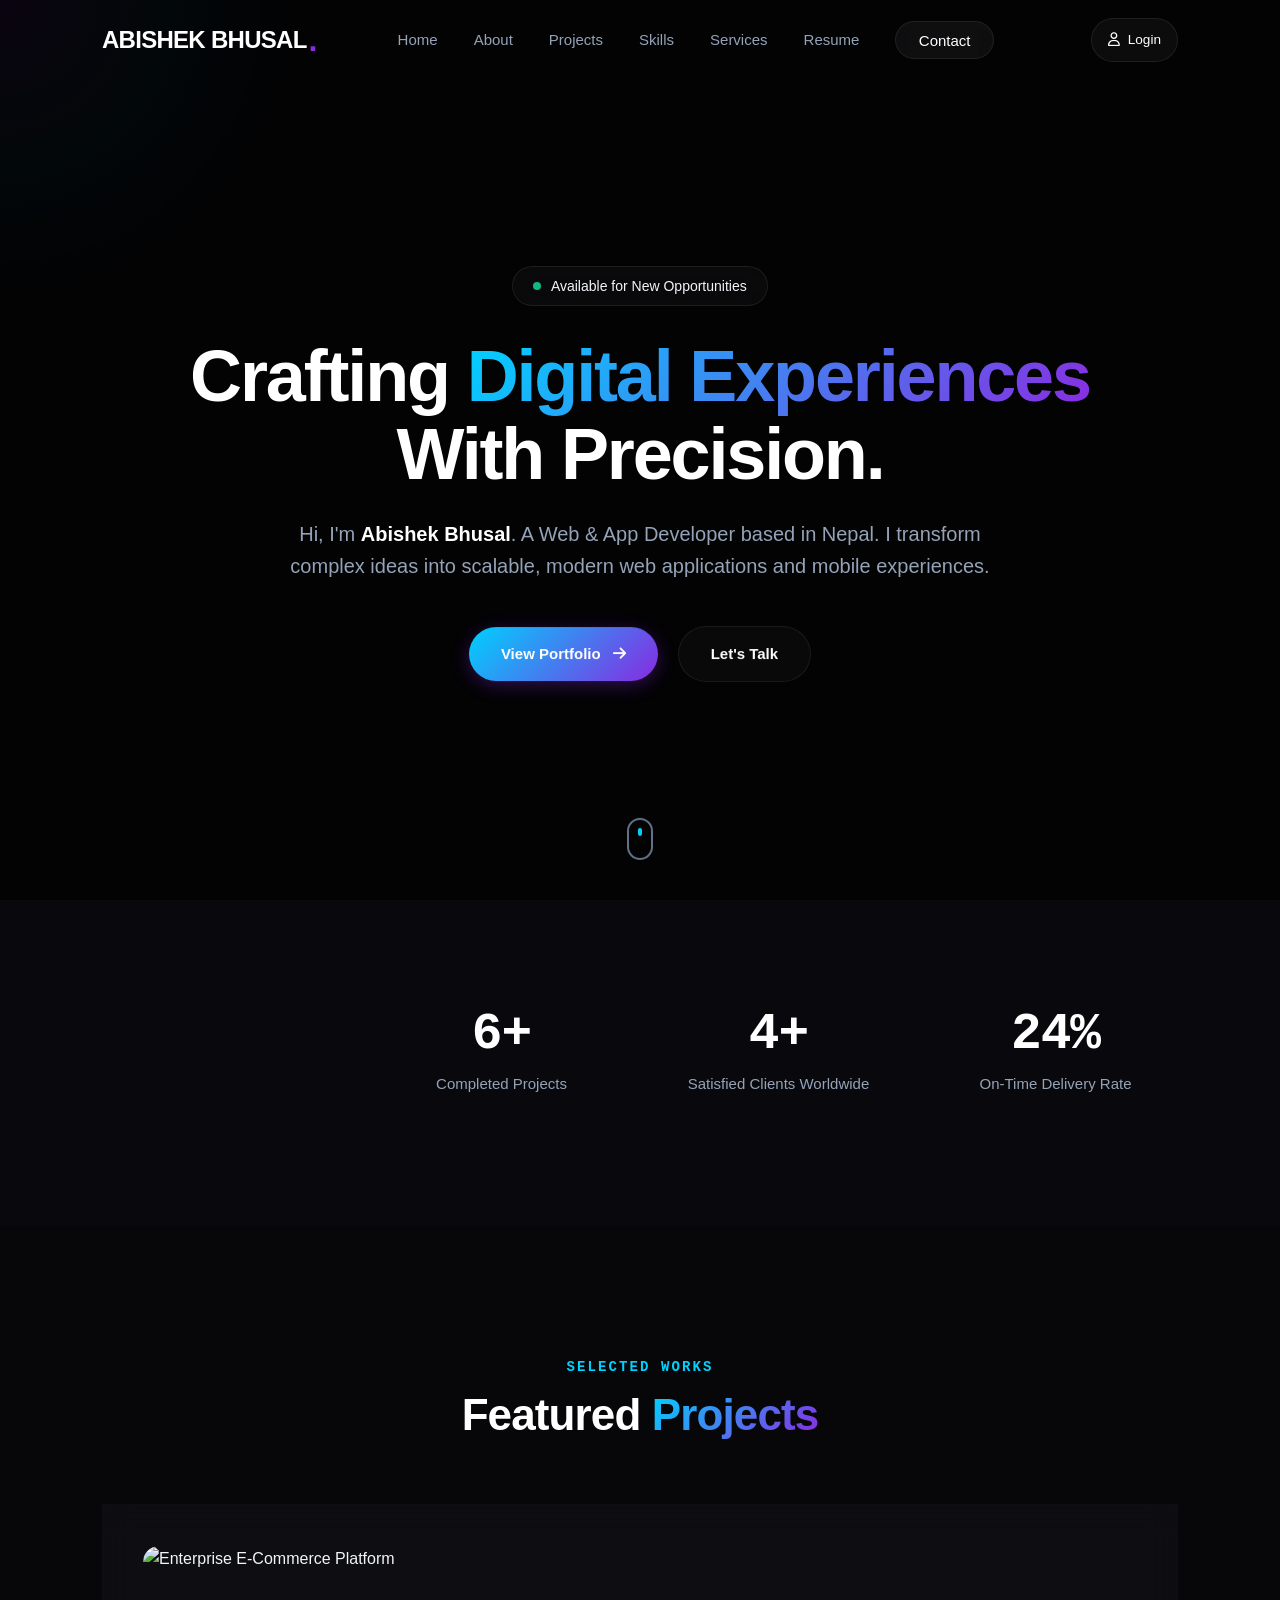
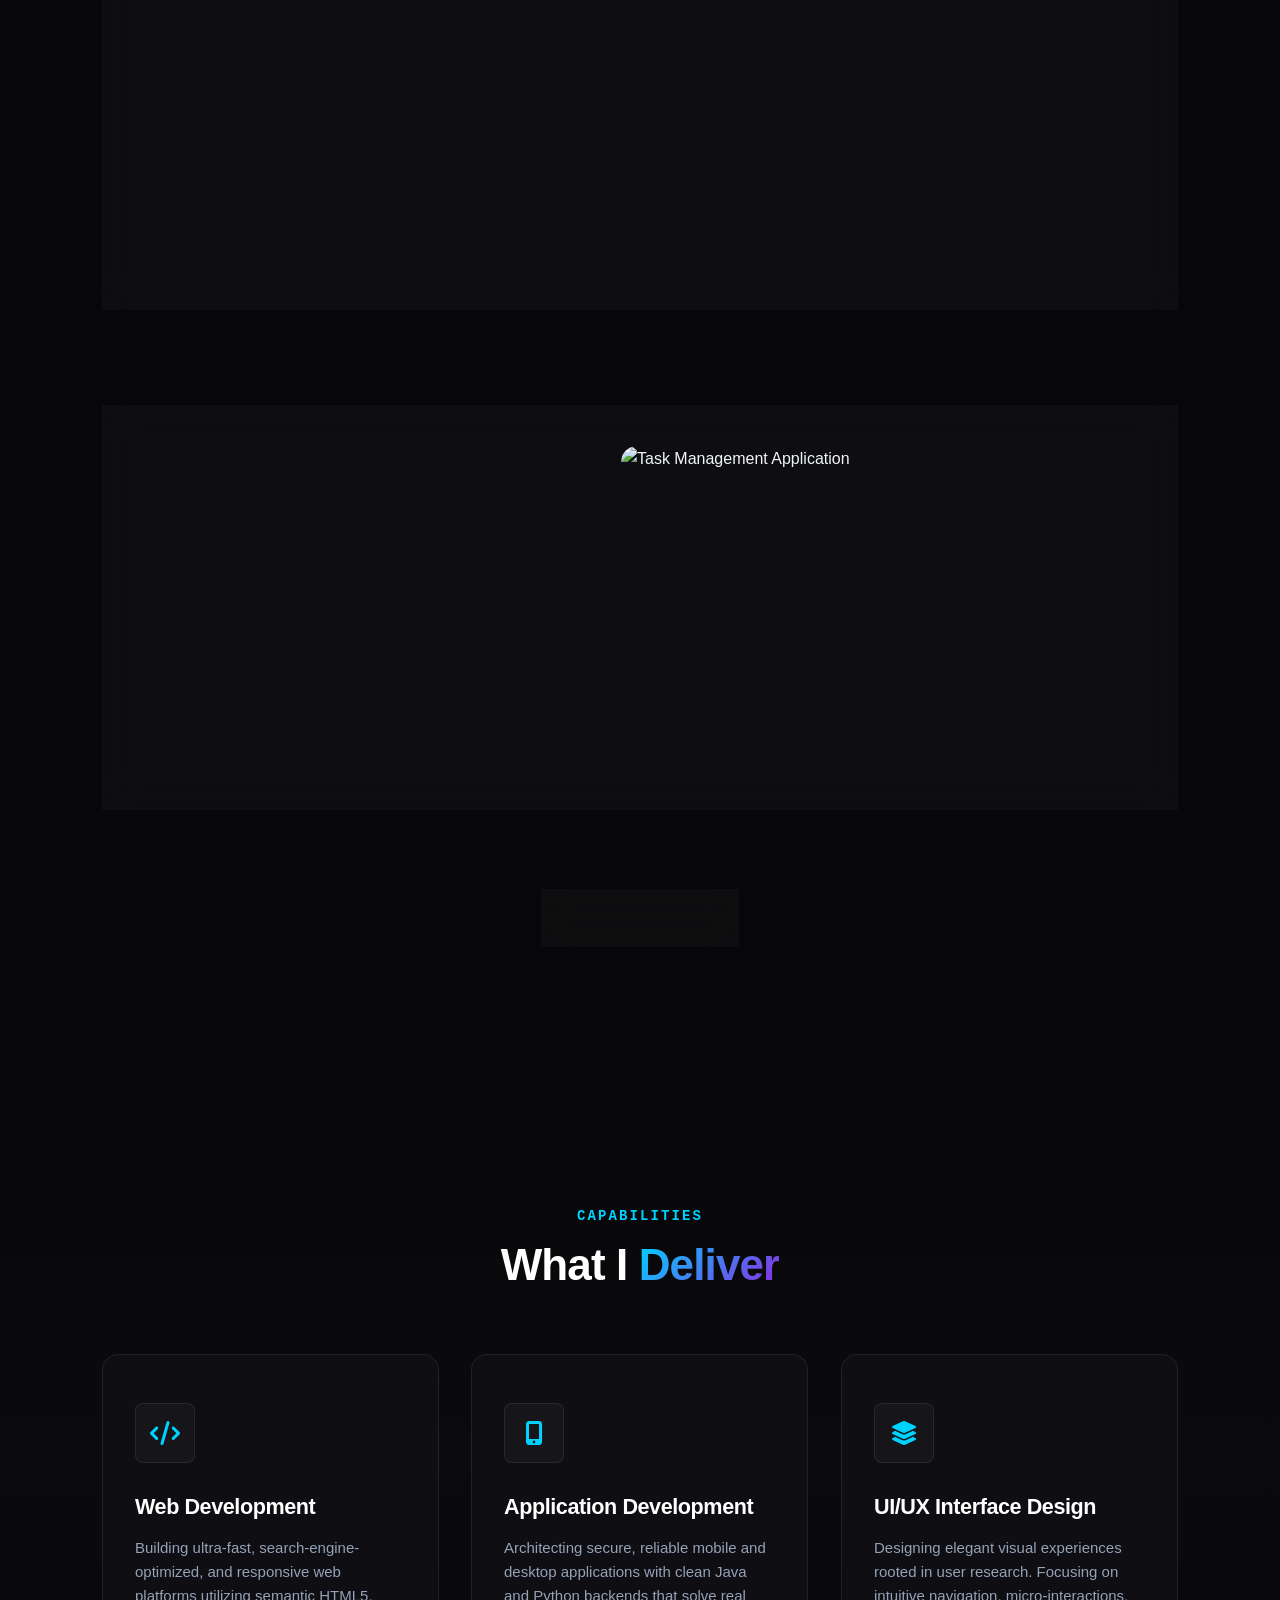
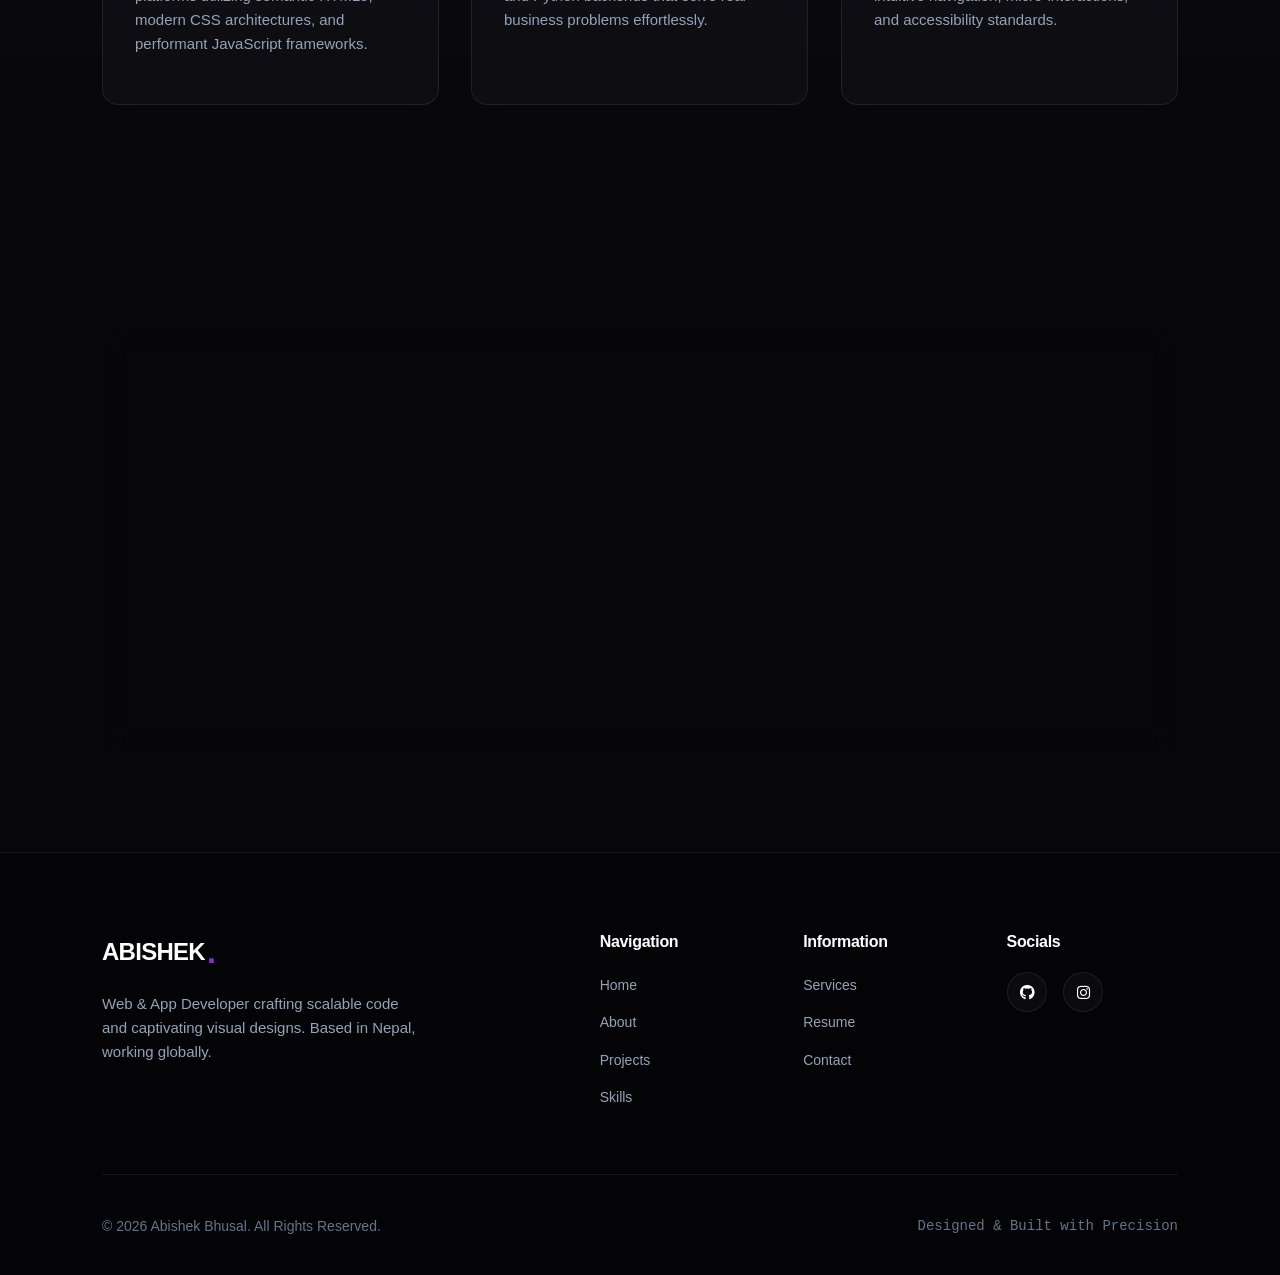
==== index.html @ d5dabbe9 "Add files via upload" ====
<!DOCTYPE html>
<html lang="en">
<head>
    <meta charset="UTF-8">
    <meta name="viewport" content="width=device-width, initial-scale=1.0">
    <meta http-equiv="X-UA-Compatible" content="IE=edge">
    
    <title>Abishek Bhusal | Senior Web & App Developer</title>
    <meta name="title" content="Abishek Bhusal | Senior Web & App Developer">
    <meta name="description" content="Portfolio of Abishek Bhusal, a Web & App Developer based in Nepal specializing in UI/UX Design, High-Performance Web Applications, and Custom Mobile Solutions.">
    <meta name="keywords" content="Abishek Bhusal, Web Developer Nepal, App Developer Nepal, UI/UX Designer, Full Stack Developer, JavaScript, Python, Java, Portfolio">
    <meta name="author" content="Abishek Bhusal">
    <meta name="robots" content="index, follow">
    <link rel="canonical" href="https://abishekbhusal.com.np/index.html">

    <meta property="og:type" content="website">
    <meta property="og:url" content="https://abishekbhusal.com.np/">
    <meta property="og:title" content="Abishek Bhusal | Senior Web & App Developer">
    <meta property="og:description" content="Crafting digital experiences with precision, modern design systems, and robust architecture. Based in Nepal.">
    <meta property="og:image" content="https://abishekbhusal.com.np/assets/images/og-image.jpg">

    <meta property="twitter:card" content="summary_large_image">
    <meta property="twitter:url" content="https://abishekbhusal.com.np/">
    <meta property="twitter:title" content="Abishek Bhusal | Senior Web & App Developer">
    <meta property="twitter:description" content="Crafting digital experiences with precision, modern design systems, and robust architecture. Based in Nepal.">
    <meta property="twitter:image" content="https://abishekbhusal.com.np/assets/images/og-image.jpg">

    <link rel="apple-touch-icon" sizes="180x180" href="favicon.ico">
    <link rel="icon" type="image/png" sizes="32x32" href="favicon.ico">
    <link rel="icon" type="image/png" sizes="16x16" href="favicon.ico">

    <link rel="stylesheet" href="https://cdnjs.cloudflare.com/ajax/libs/font-awesome/6.4.0/css/all.min.css">

    <link rel="stylesheet" href="https://unpkg.com/aos@next/dist/aos.css" />

    <link rel="stylesheet" href="style.css">
    <link rel="stylesheet" href="animations.css">
    <link rel="stylesheet" href="responsive.css">

    <script type="application/ld+json">
    {
      "@context": "https://schema.org",
      "@type": "Person",
      "name": "Abishek Bhusal",
      "jobTitle": "Web & App Developer",
      "address": {
        "@type": "PostalAddress",
        "addressCountry": "Nepal"
      },
      "url": "https://abishekbhusal.com.np",
      "sameAs": [
        "https://github.com/",
        "https://linkedin.com/",
        "https://twitter.com/"
      ],
      "knowsAbout": ["Web Development", "Application Development", "UI/UX Design", "HTML", "CSS", "JavaScript", "Python", "Java"]
    }
    </script>
</head>
<body>

    <div class="cursor-dot"></div>
    <div class="cursor-outline"></div>

    <div class="loader-screen" id="loader">
        <div class="loader-content">
            <span class="loader-title">ABISHEK BHUSAL</span>
            <div class="loader-bar"><div class="loader-progress"></div></div>
        </div>
    </div>

    <div class="mouse-glow"></div>

    <header class="header">
        <nav class="navbar">
            <a href="index.html" class="logo">
                <span class="logo-text">ABISHEK BHUSAL</span>
                <span class="logo-dot">.</span>
            </a>
            
            <ul class="nav-menu">
                <li class="nav-item"><a href="index.html" class="nav-link active">Home</a></li>
                <li class="nav-item"><a href="about.html" class="nav-link">About</a></li>
                <li class="nav-item"><a href="projects.html" class="nav-link">Projects</a></li>
                <li class="nav-item"><a href="skills.html" class="nav-link">Skills</a></li>
                <li class="nav-item"><a href="services.html" class="nav-link">Services</a></li>
                <li class="nav-item"><a href="resume.html" class="nav-link">Resume</a></li>
                <li class="nav-item"><a href="contact.html" class="nav-link nav-cta">Contact</a></li>
            </ul>

            <a href="auth.html" class="account-nav-link"><i class="fa-regular fa-user"></i><span>Login</span></a>

            <div class="hamburger">
                <span class="bar"></span>
                <span class="bar"></span>
                <span class="bar"></span>
            </div>
        </nav>
    </header>

    <main>
        <section class="hero-section">
            <div class="hero-video-container">
                <video class="hero-video" autoplay muted loop playsinline poster="assets/images/hero-fallback.jpg">
                    <source src="assets/videos/hero-bg.mp4" type="video/mp4">
                </video>
                <div class="hero-overlay"></div>
            </div>

            <div class="hero-content" data-aos="fade-up" data-aos-duration="1000">
                <div class="badge-pill">
                    <span class="pulse-dot"></span> Available for New Opportunities
                </div>
                <h1 class="hero-title">
                    Crafting <span class="text-gradient">Digital Experiences</span> With Precision.
                </h1>
                <p class="hero-subtitle">
                    Hi, I'm <strong class="text-white">Abishek Bhusal</strong>. A Web & App Developer based in Nepal. I transform complex ideas into scalable, modern web applications and mobile experiences.
                </p>
                
                <div class="hero-cta-group">
                    <a href="projects.html" class="btn btn-primary">
                        <span>View Portfolio</span>
                        <i class="fa-solid fa-arrow-right"></i>
                    </a>
                    <a href="contact.html" class="btn btn-secondary">
                        <span>Let's Talk</span>
                    </a>
                </div>
            </div>

            <a href="#stats" class="scroll-indicator" aria-label="Scroll Down">
                <div class="mouse-icon">
                    <div class="wheel"></div>
                </div>
            </a>
        </section>

        <section class="stats-section" id="stats">
            <div class="container">
                <div class="stats-grid">
                    <div class="stat-card" data-aos="fade-up" data-aos-delay="100">
                        <h2 class="stat-number"><span class="counter" data-target="3">0</span>+</h2>
                        <p class="stat-label">Years of Dedicated Experience</p>
                    </div>
                    <div class="stat-card" data-aos="fade-up" data-aos-delay="200">
                        <h2 class="stat-number"><span class="counter" data-target="25">0</span>+</h2>
                        <p class="stat-label">Completed Projects</p>
                    </div>
                    <div class="stat-card" data-aos="fade-up" data-aos-delay="300">
                        <h2 class="stat-number"><span class="counter" data-target="15">0</span>+</h2>
                        <p class="stat-label">Satisfied Clients Worldwide</p>
                    </div>
                    <div class="stat-card" data-aos="fade-up" data-aos-delay="400">
                        <h2 class="stat-number"><span class="counter" data-target="99">0</span>%</h2>
                        <p class="stat-label">On-Time Delivery Rate</p>
                    </div>
                </div>
            </div>
        </section>

        <section class="featured-section">
            <div class="container">
                <div class="section-header" data-aos="fade-up">
                    <span class="section-tag">SELECTED WORKS</span>
                    <h2 class="section-title">Featured <span class="text-gradient">Projects</span></h2>
                </div>

                <div class="featured-grid">
                    <article class="project-card-featured" data-aos="fade-up" data-aos-delay="100">
                        <div class="project-image-wrapper">
                            <img src="assets/images/project1.jpg" alt="Enterprise E-Commerce Platform" class="project-img" loading="lazy">
                        </div>
                        <div class="project-info">
                            <div class="project-tags">
                                <span>JavaScript</span>
                                <span>Python</span>
                                <span>UI/UX</span>
                            </div>
                            <h3 class="project-title">Enterprise E-Commerce Ecosystem</h3>
                            <p class="project-description">
                                A high-performance digital commerce solution featuring real-time inventory tracking, secure payment gateway integrations, and an ultra-responsive interface tailored for modern shoppers.
                            </p>
                            <a href="projects.html" class="link-btn">Explore Case Study <i class="fa-solid fa-arrow-up-right-from-square"></i></a>
                        </div>
                    </article>

                    <article class="project-card-featured project-reverse" data-aos="fade-up" data-aos-delay="200">
                        <div class="project-image-wrapper">
                            <img src="assets/images/project2.jpg" alt="Task Management Application" class="project-img" loading="lazy">
                        </div>
                        <div class="project-info">
                            <div class="project-tags">
                                <span>Java</span>
                                <span>Android</span>
                                <span>UI/UX</span>
                            </div>
                            <h3 class="project-title">Cross-Platform Productivity Suite</h3>
                            <p class="project-description">
                                A streamlined workflow application designed for remote teams. Features real-time collaboration tools, encrypted file transfers, and intuitive task tracking across mobile and desktop interfaces.
                            </p>
                            <a href="projects.html" class="link-btn">Explore Case Study <i class="fa-solid fa-arrow-up-right-from-square"></i></a>
                        </div>
                    </article>
                </div>

                <div class="center-cta" data-aos="fade-up">
                    <a href="projects.html" class="btn btn-secondary">
                        <span>View All Works</span>
                        <i class="fa-solid fa-arrow-right"></i>
                    </a>
                </div>
            </div>
        </section>

        <section class="services-preview-section">
            <div class="container">
                <div class="section-header" data-aos="fade-up">
                    <span class="section-tag">CAPABILITIES</span>
                    <h2 class="section-title">What I <span class="text-gradient">Deliver</span></h2>
                </div>

                <div class="services-grid">
                    <div class="service-card" data-aos="fade-up" data-aos-delay="100">
                        <div class="service-icon">
                            <i class="fa-solid fa-code"></i>
                        </div>
                        <h3 class="service-title">Web Development</h3>
                        <p class="service-desc">
                            Building ultra-fast, search-engine-optimized, and responsive web platforms utilizing semantic HTML5, modern CSS architectures, and performant JavaScript frameworks.
                        </p>
                    </div>

                    <div class="service-card" data-aos="fade-up" data-aos-delay="200">
                        <div class="service-icon">
                            <i class="fa-solid fa-mobile-screen-button"></i>
                        </div>
                        <h3 class="service-title">Application Development</h3>
                        <p class="service-desc">
                            Architecting secure, reliable mobile and desktop applications with clean Java and Python backends that solve real business problems effortlessly.
                        </p>
                    </div>

                    <div class="service-card" data-aos="fade-up" data-aos-delay="300">
                        <div class="service-icon">
                            <i class="fa-solid fa-layer-group"></i>
                        </div>
                        <h3 class="service-title">UI/UX Interface Design</h3>
                        <p class="service-desc">
                            Designing elegant visual experiences rooted in user research. Focusing on intuitive navigation, micro-interactions, and accessibility standards.
                        </p>
                    </div>
                </div>
            </div>
        </section>

        <section class="cta-section">
            <div class="container">
                <div class="cta-card" data-aos="zoom-in">
                    <div class="cta-content">
                        <h2 class="cta-title">Have a project in mind? <br>Let's build something extraordinary.</h2>
                        <p class="cta-subtitle">Currently taking on select web & mobile application initiatives worldwide.</p>
                        <a href="contact.html" class="btn btn-primary">
                            <span>Get In Touch</span>
                            <i class="fa-solid fa-paper-plane"></i>
                        </a>
                    </div>
                </div>
            </div>
        </section>
    </main>

    <footer class="footer">
        <div class="container">
            <div class="footer-top">
                <div class="footer-brand">
                    <a href="index.html" class="logo">
                        <span class="logo-text">ABISHEK</span>
                        <span class="logo-dot">.</span>
                    </a>
                    <p class="footer-tagline">
                        Web & App Developer crafting scalable code and captivating visual designs. Based in Nepal, working globally.
                    </p>
                </div>

                <div class="footer-links-group">
                    <div class="footer-links-column">
                        <h4 class="footer-column-title">Navigation</h4>
                        <ul>
                            <li><a href="index.html">Home</a></li>
                            <li><a href="about.html">About</a></li>
                            <li><a href="projects.html">Projects</a></li>
                            <li><a href="skills.html">Skills</a></li>
                        </ul>
                    </div>

                    <div class="footer-links-column">
                        <h4 class="footer-column-title">Information</h4>
                        <ul>
                            <li><a href="services.html">Services</a></li>
                            <li><a href="resume.html">Resume</a></li>
                            <li><a href="contact.html">Contact</a></li>
                        </ul>
                    </div>

                    <div class="footer-links-column">
                        <h4 class="footer-column-title">Socials</h4>
                        <div class="footer-socials">
                            <a href="https://github.com/abishekoffical3-droid" target="_blank" rel="https://github.com/abishekoffical3-droid" aria-label="GitHub"><i class="fa-brands fa-github"></i></a>
                             
                            <a href="https://instagram.com/abishek_offical1449" target="_blank" rel="https://www.instagram.com/abishek_offical1449" aria-label="Instagram"><i class="fa-brands fa-instagram"></i></a>
                        </div>
                    </div>
                </div>
            </div>

            <div class="footer-bottom">
                <p>&copy; 2026 Abishek Bhusal. All Rights Reserved.</p>
                <p class="designed-by">Designed & Built with Precision</p>
            </div>
        </div>
    </footer>

    <script src="https://cdnjs.cloudflare.com/ajax/libs/gsap/3.12.2/gsap.min.js"></script>
    <script src="https://cdnjs.cloudflare.com/ajax/libs/gsap/3.12.2/ScrollTrigger.min.js"></script>
   <script src="https://unpkg.com/aos@next/dist/aos.js"></script>
    <script src="cursor.js"></script>
    <script src="animations.js"></script>
    <script src="main.js"></script>
</body>
</html>
---- style.css ----
/* ==========================================================================
   TABLE OF CONTENTS
   --------------------------------------------------------------------------
   1. ROOT VARIABLES & THEME SETUP
   2. BASE RESET & GLOBAL STYLES
   3. TYPOGRAPHY & GRADIENTS
   4. CUSTOM CURSOR & MOUSE GLOW
   5. PRELOADER & LOADING SCREEN
   6. HEADER & NAVIGATION
   7. HERO SECTION & VIDEO BACKGROUND
   8. STATISTICS SECTION
   9. FEATURED PROJECTS SECTION
   10. SERVICES PREVIEW SECTION
   11. CALL TO ACTION SECTION
   12. FOOTER SECTION
   13. BUTTONS, UI ELEMENTS & UTILITIES
   14. SCROLLBAR & SELECTION
   ========================================================================== */

/* ==========================================================================
   1. ROOT VARIABLES & THEME SETUP
   ========================================================================== */
:root {
  /* Color Palette */
  --bg-dark: #070709;
  --bg-card: rgba(18, 18, 24, 0.65);
  --bg-card-hover: rgba(28, 28, 38, 0.85);
  --bg-glass: rgba(255, 255, 255, 0.03);
  --bg-glass-border: rgba(255, 255, 255, 0.08);

  /* Brand Accents */
  --accent-purple: #8a2be2;
  --accent-purple-glow: rgba(138, 43, 226, 0.35);
  --accent-blue: #00d2ff;
  --accent-blue-glow: rgba(0, 210, 255, 0.35);
  --accent-cyan: #3a7bd5;

  /* Typography Colors */
  --text-main: #f1f5f9;
  --text-muted: #94a3b8;
  --text-dim: #64748b;
  --text-white: #ffffff;

  /* Fonts */
  --font-primary: -apple-system, BlinkMacSystemFont, "SF Pro Display", "SF Pro Text", "Segoe UI", Roboto, Helvetica, Arial, sans-serif;
  --font-mono: "SF Mono", "Fira Code", Monaco, Consolas, monospace;

  /* Layout & Spacing */
  --container-max: 1280px;
  --header-height: 80px;
  --border-radius-sm: 8px;
  --border-radius-md: 16px;
  --border-radius-lg: 24px;
  --border-radius-pill: 9999px;

  /* Transitions */
  --transition-fast: 0.2s cubic-bezier(0.16, 1, 0.3, 1);
  --transition-normal: 0.4s cubic-bezier(0.16, 1, 0.3, 1);
  --transition-slow: 0.8s cubic-bezier(0.16, 1, 0.3, 1);

  /* Visual Effects */
  --backdrop-blur: blur(16px);
  --box-shadow-glass: 0 8px 32px 0 rgba(0, 0, 0, 0.37);
  --box-shadow-glow: 0 0 25px var(--accent-purple-glow);
}

/* ==========================================================================
   2. BASE RESET & GLOBAL STYLES
   ========================================================================== */
*,
*::before,
*::after {
  box-sizing: border-box;
  margin: 0;
  padding: 0;
}

html {
  font-size: 16px;
  scroll-behavior: smooth;
  background-color: var(--bg-dark);
  color: var(--text-main);
  font-family: var(--font-primary);
  -webkit-font-smoothing: antialiased;
  -moz-osx-font-smoothing: grayscale;
  overflow-x: hidden;
}

body {
  min-height: 100vh;
  line-height: 1.6;
  position: relative;
  background-color: var(--bg-dark);
  color: var(--text-main);
  overflow-x: hidden;
}

img,
video {
  max-width: 100%;
  height: auto;
  display: block;
}

a {
  color: inherit;
  text-decoration: none;
  transition: color var(--transition-fast);
}

ul,
ol {
  list-style: none;
}

button,
input,
textarea {
  font-family: inherit;
  font-size: inherit;
  background: none;
  border: none;
  outline: none;
}

.container {
  width: 100%;
  max-width: var(--container-max);
  margin: 0 auto;
  padding: 0 2rem;
}

main {
  position: relative;
  z-index: 2;
}

/* ==========================================================================
   3. TYPOGRAPHY & GRADIENTS
   ========================================================================== */
h1, h2, h3, h4, h5, h6 {
  color: var(--text-white);
  font-weight: 700;
  line-height: 1.15;
  letter-spacing: -0.02em;
}

.text-gradient {
  background: linear-gradient(135deg, var(--accent-blue) 0%, var(--accent-purple) 100%);
  -webkit-background-clip: text;
  -webkit-text-fill-color: transparent;
  background-clip: text;
}

.text-white {
  color: var(--text-white);
}

.section-header {
  text-align: center;
  margin-bottom: 4rem;
}

.section-tag {
  font-family: var(--font-mono);
  font-size: 0.875rem;
  font-weight: 600;
  color: var(--accent-blue);
  letter-spacing: 0.15em;
  text-transform: uppercase;
  display: inline-block;
  margin-bottom: 0.75rem;
}

.section-title {
  font-size: clamp(2rem, 4vw, 3.25rem);
  font-weight: 800;
}

/* ==========================================================================
   4. CUSTOM CURSOR & MOUSE GLOW
   ========================================================================== */
.cursor-dot {
  width: 8px;
  height: 8px;
  background-color: var(--accent-blue);
  position: fixed;
  top: 0;
  left: 0;
  border-radius: 50%;
  z-index: 9999;
  pointer-events: none;
  transform: translate(-50%, -50%);
  transition: opacity 0.3s ease;
}

.cursor-outline {
  width: 36px;
  height: 36px;
  border: 1px solid rgba(0, 210, 255, 0.5);
  position: fixed;
  top: 0;
  left: 0;
  border-radius: 50%;
  z-index: 9998;
  pointer-events: none;
  transform: translate(-50%, -50%);
  transition: transform 0.15s ease-out, border-color 0.3s ease, width 0.3s ease, height 0.3s ease;
}

.mouse-glow {
  position: fixed;
  width: 600px;
  height: 600px;
  border-radius: 50%;
  background: radial-gradient(circle, rgba(138, 43, 226, 0.12) 0%, rgba(0, 210, 255, 0.05) 40%, rgba(0, 0, 0, 0) 70%);
  pointer-events: none;
  z-index: 1;
  transform: translate(-50%, -50%);
  transition: opacity 0.5s ease;
}

/* ==========================================================================
   5. PRELOADER & LOADING SCREEN
   ========================================================================== */
.loader-screen {
  position: fixed;
  top: 0;
  left: 0;
  width: 100vw;
  height: 100vh;
  background-color: var(--bg-dark);
  display: flex;
  justify-content: center;
  align-items: center;
  z-index: 10000;
  transition: opacity 0.6s ease, visibility 0.6s ease;
}

.loader-screen.fade-out {
  opacity: 0;
  visibility: hidden;
}

.loader-content {
  text-align: center;
  display: flex;
  flex-direction: column;
  align-items: center;
  gap: 1.5rem;
}

.loader-title {
  font-size: 1.5rem;
  font-weight: 800;
  letter-spacing: 0.3em;
  color: var(--text-white);
  font-family: var(--font-mono);
}

.loader-bar {
  width: 200px;
  height: 2px;
  background: var(--bg-glass-border);
  border-radius: 2px;
  overflow: hidden;
  position: relative;
}

.loader-progress {
  position: absolute;
  top: 0;
  left: 0;
  height: 100%;
  width: 0%;
  background: linear-gradient(90deg, var(--accent-blue), var(--accent-purple));
  animation: loadProgress 2s cubic-bezier(0.65, 0, 0.35, 1) forwards;
}

@keyframes loadProgress {
  0% { width: 0%; }
  50% { width: 70%; }
  100% { width: 100%; }
}

/* ==========================================================================
   6. HEADER & NAVIGATION
   ========================================================================== */
.header {
  position: fixed;
  top: 0;
  left: 0;
  width: 100%;
  height: var(--header-height);
  z-index: 1000;
  transition: background-color var(--transition-normal), backdrop-filter var(--transition-normal), border-bottom var(--transition-normal), height var(--transition-normal);
}

.header.scrolled {
  background-color: rgba(7, 7, 9, 0.75);
  backdrop-filter: var(--backdrop-blur);
  -webkit-backdrop-filter: var(--backdrop-blur);
  border-bottom: 1px solid var(--bg-glass-border);
  height: 70px;
}

.navbar {
  max-width: var(--container-max);
  height: 100%;
  margin: 0 auto;
  padding: 0 2rem;
  display: flex;
  justify-content: space-between;
  align-items: center;
}

.logo {
  display: flex;
  align-items: center;
  font-weight: 800;
  font-size: 1.5rem;
  letter-spacing: -0.03em;
  color: var(--text-white);
}

.logo-dot {
  color: var(--accent-purple);
  font-size: 2rem;
  line-height: 0;
  margin-left: 2px;
}

.nav-menu {
  display: flex;
  align-items: center;
  gap: 2.25rem;
}

.nav-link {
  font-size: 0.9375rem;
  font-weight: 500;
  color: var(--text-muted);
  position: relative;
  padding: 0.5rem 0;
}

.nav-link::after {
  content: '';
  position: absolute;
  bottom: 0;
  left: 0;
  width: 0%;
  height: 2px;
  background: linear-gradient(90deg, var(--accent-blue), var(--accent-purple));
  transition: width var(--transition-normal);
  border-radius: 2px;
}

.nav-link:hover,
.nav-link.active {
  color: var(--text-white);
}

.nav-link:hover::after,
.nav-link.active::after {
  width: 100%;
}

.nav-cta {
  padding: 0.6rem 1.4rem;
  background: rgba(255, 255, 255, 0.05);
  border: 1px solid var(--bg-glass-border);
  border-radius: var(--border-radius-pill);
  color: var(--text-white) !important;
  backdrop-filter: var(--backdrop-blur);
  transition: background var(--transition-fast), border-color var(--transition-fast), transform var(--transition-fast);
}

.nav-cta::after {
  display: none;
}

.nav-cta:hover {
  background: rgba(255, 255, 255, 0.12);
  border-color: rgba(255, 255, 255, 0.25);
  transform: translateY(-2px);
}

.hamburger {
  display: none;
  cursor: pointer;
  flex-direction: column;
  gap: 6px;
  z-index: 1001;
}

.bar {
  width: 26px;
  height: 2px;
  background-color: var(--text-white);
  border-radius: 2px;
  transition: transform var(--transition-normal), opacity var(--transition-normal);
}

/* ==========================================================================
   7. HERO SECTION & VIDEO BACKGROUND
   ========================================================================== */
.hero-section {
  position: relative;
  min-height: 100vh;
  display: flex;
  align-items: center;
  justify-content: center;
  padding: calc(var(--header-height) + 2rem) 2rem 4rem 2rem;
  overflow: hidden;
}

.hero-video-container {
  position: absolute;
  top: 0;
  left: 0;
  width: 100%;
  height: 100%;
  z-index: 0;
  overflow: hidden;
}

.hero-video {
  width: 100%;
  height: 100%;
  object-fit: cover;
  opacity: 1;
  filter: contrast(1.1) brightness(0.9);
}

.hero-overlay {
  position: absolute;
  inset: 0;
  background: rgba(0, 0, 0, 0.55);
}

.hero-content {
  position: relative;
  z-index: 2;
  max-width: 900px;
  text-align: center;
  display: flex;
  flex-direction: column;
  align-items: center;
  margin: 0 auto;
}

.badge-pill {
  display: inline-flex;
  align-items: center;
  gap: 0.6rem;
  padding: 0.5rem 1.25rem;
  background: var(--bg-glass);
  border: 1px solid var(--bg-glass-border);
  backdrop-filter: var(--backdrop-blur);
  border-radius: var(--border-radius-pill);
  font-size: 0.875rem;
  font-weight: 500;
  color: var(--text-main);
  margin-bottom: 2rem;
}

.pulse-dot {
  width: 8px;
  height: 8px;
  background-color: #10b981;
  border-radius: 50%;
  box-shadow: 0 0 0 0 rgba(16, 185, 129, 0.7);
  animation: pulseAnimation 2s infinite;
}

@keyframes pulseAnimation {
  0% { box-shadow: 0 0 0 0 rgba(16, 185, 129, 0.7); }
  70% { box-shadow: 0 0 0 8px rgba(16, 185, 129, 0); }
  100% { box-shadow: 0 0 0 0 rgba(16, 185, 129, 0); }
}

.hero-title {
  font-size: clamp(2.75rem, 6vw, 5rem);
  font-weight: 800;
  line-height: 1.08;
  letter-spacing: -0.03em;
  margin-bottom: 1.5rem;
}

.hero-subtitle {
  font-size: clamp(1.05rem, 2vw, 1.25rem);
  color: var(--text-muted);
  max-width: 720px;
  margin-bottom: 2.75rem;
  font-weight: 400;
  line-height: 1.6;
}

.hero-cta-group {
  display: flex;
  gap: 1.25rem;
  align-items: center;
  justify-content: center;
  flex-wrap: wrap;
}

.scroll-indicator {
  position: absolute;
  bottom: 2.5rem;
  left: 50%;
  transform: translateX(-50%);
  z-index: 2;
  cursor: pointer;
}

.mouse-icon {
  width: 26px;
  height: 42px;
  border: 2px solid var(--text-dim);
  border-radius: 15px;
  display: flex;
  justify-content: center;
  padding-top: 8px;
  transition: border-color var(--transition-fast);
}

.mouse-icon:hover {
  border-color: var(--text-white);
}

.wheel {
  width: 4px;
  height: 8px;
  background-color: var(--accent-blue);
  border-radius: 2px;
  animation: scrollWheel 2s infinite;
}

@keyframes scrollWheel {
  0% { opacity: 1; transform: translateY(0); }
  100% { opacity: 0; transform: translateY(12px); }
}

/* ==========================================================================
   8. STATISTICS SECTION
   ========================================================================== */
.stats-section {
  padding: 5rem 0;
  position: relative;
  z-index: 2;
  border-top: 1px solid var(--bg-glass-border);
  border-bottom: 1px solid var(--bg-glass-border);
  background: rgba(18, 18, 24, 0.3);
  backdrop-filter: var(--backdrop-blur);
}

.stats-grid {
  display: grid;
  grid-template-columns: repeat(4, 1fr);
  gap: 2rem;
}

.stat-card {
  text-align: center;
  padding: 1.5rem;
}

.stat-number {
  font-size: clamp(2.5rem, 4vw, 3.5rem);
  font-weight: 800;
  color: var(--text-white);
  font-family: var(--font-mono);
  margin-bottom: 0.5rem;
}

.stat-label {
  font-size: 0.9375rem;
  color: var(--text-muted);
  font-weight: 500;
}

/* ==========================================================================
   9. FEATURED PROJECTS SECTION
   ========================================================================== */
.featured-section {
  padding: 8rem 0;
  position: relative;
}

.featured-grid {
  display: flex;
  flex-direction: column;
  gap: 6rem;
  margin-bottom: 5rem;
}

.project-card-featured {
  display: grid;
  grid-template-columns: 1.2fr 1fr;
  gap: 4rem;
  align-items: center;
  background: var(--bg-card);
  border: 1px solid var(--bg-glass-border);
  border-radius: var(--border-radius-lg);
  padding: 2.5rem;
  backdrop-filter: var(--backdrop-blur);
  transition: border-color var(--transition-normal), transform var(--transition-normal), box-shadow var(--transition-normal);
}

.project-card-featured:hover {
  border-color: rgba(138, 43, 226, 0.3);
  transform: translateY(-6px);
  box-shadow: 0 20px 40px rgba(0, 0, 0, 0.5);
}

.project-reverse {
  grid-template-columns: 1fr 1.2fr;
}

.project-reverse .project-image-wrapper {
  order: 2;
}

.project-image-wrapper {
  position: relative;
  border-radius: var(--border-radius-md);
  overflow: hidden;
  aspect-ratio: 16 / 10;
  background-color: var(--bg-dark);
}

.project-img {
  width: 100%;
  height: 100%;
  object-fit: cover;
  transition: transform var(--transition-slow);
}

.project-card-featured:hover .project-img {
  transform: scale(1.05);
}

.project-info {
  display: flex;
  flex-direction: column;
  align-items: flex-start;
}

.project-tags {
  display: flex;
  gap: 0.6rem;
  flex-wrap: wrap;
  margin-bottom: 1.25rem;
}

.project-tags span {
  font-size: 0.75rem;
  font-family: var(--font-mono);
  padding: 0.35rem 0.85rem;
  background: rgba(255, 255, 255, 0.05);
  border: 1px solid var(--bg-glass-border);
  border-radius: var(--border-radius-pill);
  color: var(--accent-blue);
}

.project-title {
  font-size: clamp(1.5rem, 2.5vw, 2.25rem);
  margin-bottom: 1rem;
}

.project-description {
  color: var(--text-muted);
  font-size: 1rem;
  line-height: 1.7;
  margin-bottom: 2rem;
}

.link-btn {
  display: inline-flex;
  align-items: center;
  gap: 0.6rem;
  font-weight: 600;
  font-size: 0.9375rem;
  color: var(--text-white);
  transition: color var(--transition-fast), gap var(--transition-fast);
}

.link-btn:hover {
  color: var(--accent-blue);
  gap: 0.9rem;
}

.center-cta {
  text-align: center;
}

/* ==========================================================================
   10. SERVICES PREVIEW SECTION
   ========================================================================== */
.services-preview-section {
  padding: 8rem 0;
  background: linear-gradient(180deg, var(--bg-dark) 0%, rgba(18, 18, 24, 0.4) 50%, var(--bg-dark) 100%);
}

.services-grid {
  display: grid;
  grid-template-columns: repeat(3, 1fr);
  gap: 2rem;
}

.service-card {
  background: var(--bg-card);
  border: 1px solid var(--bg-glass-border);
  border-radius: var(--border-radius-md);
  padding: 3rem 2rem;
  backdrop-filter: var(--backdrop-blur);
  transition: background var(--transition-normal), border-color var(--transition-normal), transform var(--transition-normal);
  display: flex;
  flex-direction: column;
}

.service-card:hover {
  background: var(--bg-card-hover);
  border-color: rgba(0, 210, 255, 0.3);
  transform: translateY(-8px);
}

.service-icon {
  width: 60px;
  height: 60px;
  background: rgba(255, 255, 255, 0.03);
  border: 1px solid var(--bg-glass-border);
  border-radius: var(--border-radius-sm);
  display: flex;
  align-items: center;
  justify-content: center;
  font-size: 1.5rem;
  color: var(--accent-blue);
  margin-bottom: 2rem;
  transition: background var(--transition-fast), border-color var(--transition-fast), color var(--transition-fast);
}

.service-card:hover .service-icon {
  background: linear-gradient(135deg, var(--accent-blue), var(--accent-purple));
  border-color: transparent;
  color: var(--text-white);
}

.service-title {
  font-size: 1.35rem;
  margin-bottom: 1rem;
}

.service-desc {
  color: var(--text-muted);
  font-size: 0.9375rem;
  line-height: 1.6;
}

/* ==========================================================================
   11. CALL TO ACTION SECTION
   ========================================================================== */
.cta-section {
  padding: 6rem 0;
}

.cta-card {
  background: linear-gradient(135deg, rgba(138, 43, 226, 0.15) 0%, rgba(0, 210, 255, 0.15) 100%);
  border: 1px solid rgba(255, 255, 255, 0.12);
  border-radius: var(--border-radius-lg);
  padding: 5rem 2rem;
  text-align: center;
  backdrop-filter: var(--backdrop-blur);
  position: relative;
  overflow: hidden;
}

.cta-card::before {
  content: '';
  position: absolute;
  top: -50%;
  left: -50%;
  width: 200%;
  height: 200%;
  background: radial-gradient(circle, rgba(255, 255, 255, 0.05) 0%, transparent 60%);
  pointer-events: none;
}

.cta-content {
  position: relative;
  z-index: 2;
  max-width: 700px;
  margin: 0 auto;
}

.cta-title {
  font-size: clamp(2rem, 3.5vw, 3rem);
  margin-bottom: 1.25rem;
}

.cta-subtitle {
  font-size: 1.1rem;
  color: var(--text-muted);
  margin-bottom: 2.5rem;
}

/* ==========================================================================
   12. FOOTER SECTION
   ========================================================================== */
.footer {
  border-top: 1px solid var(--bg-glass-border);
  background-color: #040406;
  padding: 5rem 0 2.5rem 0;
}

.footer-top {
  display: grid;
  grid-template-columns: 1.5fr 2fr;
  gap: 4rem;
  margin-bottom: 4rem;
}

.footer-brand {
  display: flex;
  flex-direction: column;
  gap: 1.25rem;
}

.footer-tagline {
  color: var(--text-muted);
  font-size: 0.9375rem;
  max-width: 320px;
  line-height: 1.6;
}

.footer-links-group {
  display: grid;
  grid-template-columns: repeat(3, 1fr);
  gap: 2rem;
}

.footer-column-title {
  font-size: 1rem;
  color: var(--text-white);
  margin-bottom: 1.25rem;
  font-weight: 600;
}

.footer-links-column ul {
  display: flex;
  flex-direction: column;
  gap: 0.75rem;
}

.footer-links-column a {
  color: var(--text-muted);
  font-size: 0.875rem;
}

.footer-links-column a:hover {
  color: var(--text-white);
}

.footer-socials {
  display: flex;
  gap: 1rem;
}

.footer-socials a {
  width: 40px;
  height: 40px;
  border-radius: 50%;
  background: var(--bg-glass);
  border: 1px solid var(--bg-glass-border);
  display: flex;
  align-items: center;
  justify-content: center;
  color: var(--text-white);
  font-size: 0.9375rem;
  transition: background var(--transition-fast), border-color var(--transition-fast), transform var(--transition-fast);
}

.footer-socials a:hover {
  background: linear-gradient(135deg, var(--accent-blue), var(--accent-purple));
  border-color: transparent;
  transform: translateY(-3px);
}

.footer-bottom {
  display: flex;
  justify-content: space-between;
  align-items: center;
  padding-top: 2.5rem;
  border-top: 1px solid var(--bg-glass-border);
  font-size: 0.875rem;
  color: var(--text-dim);
}

.designed-by {
  font-family: var(--font-mono);
}

/* ==========================================================================
   13. BUTTONS, UI ELEMENTS & UTILITIES
   ========================================================================== */
.btn {
  display: inline-flex;
  align-items: center;
  justify-content: center;
  gap: 0.75rem;
  padding: 0.95rem 2rem;
  border-radius: var(--border-radius-pill);
  font-size: 0.9375rem;
  font-weight: 600;
  cursor: pointer;
  transition: transform var(--transition-fast), box-shadow var(--transition-fast), background var(--transition-fast), border-color var(--transition-fast);
  text-align: center;
  white-space: nowrap;
}

.btn-primary {
  background: linear-gradient(135deg, var(--accent-blue) 0%, var(--accent-purple) 100%);
  color: var(--text-white);
  box-shadow: 0 4px 20px var(--accent-purple-glow);
}

.btn-primary:hover {
  transform: translateY(-3px);
  box-shadow: 0 8px 30px var(--accent-purple-glow);
}

.btn-secondary {
  background: var(--bg-glass);
  border: 1px solid var(--bg-glass-border);
  color: var(--text-white);
  backdrop-filter: var(--backdrop-blur);
}

.btn-secondary:hover {
  background: rgba(255, 255, 255, 0.08);
  border-color: rgba(255, 255, 255, 0.2);
  transform: translateY(-3px);
}

/* ==========================================================================
   14. SCROLLBAR & SELECTION
   ========================================================================== */
::-webkit-scrollbar {
  width: 10px;
}

::-webkit-scrollbar-track {
  background: var(--bg-dark);
}

::-webkit-scrollbar-thumb {
  background: rgba(255, 255, 255, 0.15);
  border-radius: 5px;
  border: 2px solid var(--bg-dark);
}

::-webkit-scrollbar-thumb:hover {
  background: rgba(255, 255, 255, 0.3);
}

::selection {
  background: var(--accent-purple);
  color: var(--text-white);
}
/* Account navigation */
.account-nav-link{display:inline-flex;align-items:center;gap:.5rem;margin-left:1rem;padding:.65rem 1rem;border:1px solid var(--bg-glass-border);border-radius:999px;color:var(--text-white);background:rgba(255,255,255,.04);font-size:.85rem}.account-nav-link:hover{border-color:var(--accent-blue);transform:translateY(-2px)}@media(max-width:900px){.account-nav-link{margin-left:auto;margin-right:1rem}.navbar{display:flex;align-items:center}}
---- animations.css ----
/* ==========================================================================
   PREMIUM ANIMATIONS STYLESHEET (css/animations.css)
   ========================================================================== */

/* --------------------------------------------------------------------------
   1. KEYFRAME DEFINITIONS
   -------------------------------------------------------------------------- */

/* Loading Screen Animation */
@keyframes preloaderFadeOut {
  0% {
    opacity: 1;
    visibility: visible;
  }
  100% {
    opacity: 0;
    visibility: hidden;
  }
}

/* Page Transitions */
@keyframes pageFadeIn {
  from {
    opacity: 0;
    transform: translateY(12px);
  }
  to {
    opacity: 1;
    transform: translateY(0);
  }
}

@keyframes pageFadeOut {
  from {
    opacity: 1;
    transform: translateY(0);
  }
  to {
    opacity: 0;
    transform: translateY(-12px);
  }
}

/* Navbar Reveal */
@keyframes navbarReveal {
  from {
    opacity: 0;
    transform: translateY(-100%);
  }
  to {
    opacity: 1;
    transform: translateY(0);
  }
}

/* Hero Content Reveal */
@keyframes heroReveal {
  from {
    opacity: 0;
    transform: translateY(30px) scale(0.98);
  }
  to {
    opacity: 1;
    transform: translateY(0) scale(1);
  }
}

/* Background Animated Gradient */
@keyframes gradientShift {
  0% {
    background-position: 0% 50%;
  }
  50% {
    background-position: 100% 50%;
  }
  100% {
    background-position: 0% 50%;
  }
}

/* Background Morphing Blob */
@keyframes blobMorph {
  0% {
    border-radius: 60% 40% 30% 70% / 60% 30% 70% 40%;
    transform: translate(0px, 0px) rotate(0deg) scale(1);
  }
  33% {
    border-radius: 30% 60% 70% 40% / 50% 60% 30% 60%;
    transform: translate(30px, -50px) rotate(120deg) scale(1.08);
  }
  66% {
    border-radius: 70% 30% 50% 50% / 30% 30% 70% 70%;
    transform: translate(-20px, 20px) rotate(240deg) scale(0.95);
  }
  100% {
    border-radius: 60% 40% 30% 70% / 60% 30% 70% 40%;
    transform: translate(0px, 0px) rotate(360deg) scale(1);
  }
}

/* Floating Elements */
@keyframes float {
  0% {
    transform: translateY(0px);
  }
  50% {
    transform: translateY(-12px);
  }
  100% {
    transform: translateY(0px);
  }
}

@keyframes floatParticle {
  0% {
    transform: translateY(0) translateX(0);
    opacity: 0;
  }
  50% {
    opacity: 0.8;
  }
  100% {
    transform: translateY(-100px) translateX(20px);
    opacity: 0;
  }
}

/* Background & Border Glow */
@keyframes borderGlowPulse {
  0%, 100% {
    border-color: rgba(138, 43, 226, 0.2);
    box-shadow: 0 0 15px rgba(138, 43, 226, 0.1);
  }
  50% {
    border-color: rgba(0, 210, 255, 0.5);
    box-shadow: 0 0 25px rgba(0, 210, 255, 0.3);
  }
}

@keyframes neonGlow {
  0%, 100% {
    filter: drop-shadow(0 0 8px rgba(0, 210, 255, 0.6)) drop-shadow(0 0 16px rgba(138, 43, 226, 0.4));
  }
  50% {
    filter: drop-shadow(0 0 16px rgba(0, 210, 255, 0.9)) drop-shadow(0 0 28px rgba(138, 43, 226, 0.7));
  }
}

/* Button Ripple Effect */
@keyframes buttonRipple {
  to {
    transform: scale(4);
    opacity: 0;
  }
}

/* Card Shine / Sweep Effect */
@keyframes shineSweep {
  0% {
    left: -100%;
  }
  100% {
    left: 200%;
  }
}

/* Text Reveal & Typing */
@keyframes textReveal {
  0% {
    opacity: 0;
    transform: translateY(20px);
    filter: blur(8px);
  }
  100% {
    opacity: 1;
    transform: translateY(0);
    filter: blur(0);
  }
}

@keyframes typingBlink {
  0%, 100% { border-color: transparent; }
  50% { border-color: var(--accent-blue); }
}

/* Pulse & Bounce */
@keyframes subtlePulse {
  0%, 100% { transform: scale(1); }
  50% { transform: scale(1.04); }
}

@keyframes gentleBounce {
  0%, 20%, 50%, 80%, 100% { transform: translateY(0); }
  40% { transform: translateY(-8px); }
  60% { transform: translateY(-4px); }
}

/* Directional Slides */
@keyframes slideUp {
  from {
    opacity: 0;
    transform: translate3d(0, 40px, 0);
  }
  to {
    opacity: 1;
    transform: translate3d(0, 0, 0);
  }
}

@keyframes slideDown {
  from {
    opacity: 0;
    transform: translate3d(0, -40px, 0);
  }
  to {
    opacity: 1;
    transform: translate3d(0, 0, 0);
  }
}

@keyframes slideLeft {
  from {
    opacity: 0;
    transform: translate3d(-40px, 0, 0);
  }
  to {
    opacity: 1;
    transform: translate3d(0, 0, 0);
  }
}

@keyframes slideRight {
  from {
    opacity: 0;
    transform: translate3d(40px, 0, 0);
  }
  to {
    opacity: 1;
    transform: translate3d(0, 0, 0);
  }
}

/* Rotate */
@keyframes continuousRotate {
  from { transform: rotate(0deg); }
  to { transform: rotate(360deg); }
}

/* Blur Reveal */
@keyframes blurIn {
  from {
    opacity: 0;
    filter: blur(12px);
    transform: scale(0.95);
  }
  to {
    opacity: 1;
    filter: blur(0);
    transform: scale(1);
  }
}


/* --------------------------------------------------------------------------
   2. INTERACTIVE HOVER & UI ANIMATION CLASSES
   -------------------------------------------------------------------------- */

/* Button Hover Dynamic Glow */
.btn-primary {
  position: relative;
  overflow: hidden;
  z-index: 1;
}

.btn-primary::before {
  content: '';
  position: absolute;
  top: 0;
  left: -100%;
  width: 100%;
  height: 100%;
  background: linear-gradient(
    90deg,
    transparent,
    rgba(255, 255, 255, 0.25),
    transparent
  );
  transition: none;
  z-index: -1;
}

.btn-primary:hover::before {
  animation: shineSweep 0.85s cubic-bezier(0.16, 1, 0.3, 1);
}

/* Ripple Span */
.ripple-effect {
  position: absolute;
  border-radius: 50%;
  background: rgba(255, 255, 255, 0.35);
  transform: scale(0);
  animation: buttonRipple 0.6s linear;
  pointer-events: none;
}

/* Card Hover, Lift & Glassmorphism Animation */
.glass-card-hover {
  transition: transform 0.4s cubic-bezier(0.16, 1, 0.3, 1),
              box-shadow 0.4s cubic-bezier(0.16, 1, 0.3, 1),
              border-color 0.4s cubic-bezier(0.16, 1, 0.3, 1),
              background 0.4s cubic-bezier(0.16, 1, 0.3, 1);
  will-change: transform, box-shadow;
}

.glass-card-hover:hover {
  transform: translateY(-8px) scale(1.01);
  border-color: rgba(0, 210, 255, 0.35);
  box-shadow: 0 20px 40px rgba(0, 0, 0, 0.4), 0 0 20px var(--accent-blue-glow);
}

/* Project Card Image Zoom */
.project-image-wrapper img {
  will-change: transform;
  transition: transform 0.8s cubic-bezier(0.16, 1, 0.3, 1);
}

.project-card-featured:hover .project-image-wrapper img,
.project-card:hover .project-image-wrapper img {
  transform: scale(1.07);
}

/* Service Card Hover */
.service-card {
  will-change: transform, border-color, background;
  transition: transform 0.4s cubic-bezier(0.16, 1, 0.3, 1),
              border-color 0.4s cubic-bezier(0.16, 1, 0.3, 1),
              background 0.4s cubic-bezier(0.16, 1, 0.3, 1),
              box-shadow 0.4s cubic-bezier(0.16, 1, 0.3, 1);
}

.service-card:hover {
  transform: translateY(-10px);
  border-color: rgba(138, 43, 226, 0.4);
  box-shadow: 0 15px 35px rgba(0, 0, 0, 0.4), 0 0 25px var(--accent-purple-glow);
}

/* Social Icon Hover */
.footer-socials a {
  will-change: transform, background, border-color;
  transition: transform 0.3s cubic-bezier(0.16, 1, 0.3, 1),
              background 0.3s cubic-bezier(0.16, 1, 0.3, 1),
              border-color 0.3s cubic-bezier(0.16, 1, 0.3, 1);
}

.footer-socials a:hover {
  transform: translateY(-4px) scale(1.1);
}

/* Typing Effect Blink Class */
.typing-cursor {
  display: inline-block;
  width: 2px;
  height: 1em;
  background-color: var(--accent-blue);
  margin-left: 4px;
  vertical-align: middle;
  animation: typingBlink 0.8s infinite;
}


/* --------------------------------------------------------------------------
   3. REUSABLE UTILITY ANIMATION CLASSES
   -------------------------------------------------------------------------- */

.anim-page-fade-in {
  animation: pageFadeIn 0.8s cubic-bezier(0.16, 1, 0.3, 1) forwards;
}

.anim-navbar-reveal {
  animation: navbarReveal 0.6s cubic-bezier(0.16, 1, 0.3, 1) forwards;
}

.anim-hero-reveal {
  animation: heroReveal 1s cubic-bezier(0.16, 1, 0.3, 1) forwards;
}

.anim-float {
  animation: float 4s ease-in-out infinite;
}

.anim-blob {
  animation: blobMorph 12s ease-in-out infinite;
}

.anim-border-glow {
  animation: borderGlowPulse 4s ease-in-out infinite;
}

.anim-neon {
  animation: neonGlow 3s ease-in-out infinite;
}

.anim-pulse {
  animation: subtlePulse 2.5s ease-in-out infinite;
}

.anim-bounce {
  animation: gentleBounce 2s ease infinite;
}

.anim-slide-up {
  animation: slideUp 0.8s cubic-bezier(0.16, 1, 0.3, 1) forwards;
}

.anim-slide-down {
  animation: slideDown 0.8s cubic-bezier(0.16, 1, 0.3, 1) forwards;
}

.anim-slide-left {
  animation: slideLeft 0.8s cubic-bezier(0.16, 1, 0.3, 1) forwards;
}

.anim-slide-right {
  animation: slideRight 0.8s cubic-bezier(0.16, 1, 0.3, 1) forwards;
}

.anim-blur-in {
  animation: blurIn 0.8s cubic-bezier(0.16, 1, 0.3, 1) forwards;
}

.anim-rotate {
  animation: continuousRotate 20s linear infinite;
}


/* --------------------------------------------------------------------------
   4. ACCESSIBILITY & PREFERS-REDUCED-MOTION
   -------------------------------------------------------------------------- */

@media (prefers-reduced-motion: reduce) {
  *,
  *::before,
  *::after {
    animation-duration: 0.01ms !important;
    animation-iteration-count: 1 !important;
    transition-duration: 0.01ms !important;
    scroll-behavior: auto !important;
  }

  .mouse-glow,
  .cursor-dot,
  .cursor-outline {
    display: none !important;
  }
}
---- responsive.css ----
/* ==========================================================================
   RESPONSIVE DESIGN STYLESHEET (css/responsive.css)
   ========================================================================== */

/* ==========================================================================
   1920px and above (Ultra Large Displays / 4K / TV Screens)
   ========================================================================== */
@media screen and (min-width: 1920px) {
  :root {
    --container-max: 1600px;
  }

  html {
    font-size: 18px;
  }

  .hero-title {
    font-size: 5.5rem;
  }

  .hero-subtitle {
    font-size: 1.4rem;
    max-width: 850px;
  }

  .stats-grid {
    gap: 3rem;
  }

  .service-card {
    padding: 3.5rem 2.5rem;
  }
}

/* ==========================================================================
   1600px Breakpoint (Large Desktop Monitors)
   ========================================================================== */
@media screen and (max-width: 1600px) {
  :root {
    --container-max: 1400px;
  }
}

/* ==========================================================================
   1440px Breakpoint (Standard Desktop / Large Laptops)
   ========================================================================== */
@media screen and (max-width: 1440px) {
  :root {
    --container-max: 1200px;
  }

  .hero-title {
    font-size: 4.5rem;
  }

  .project-card-featured {
    gap: 3rem;
  }
}

/* ==========================================================================
   1366px Breakpoint (Common Laptop Resolution)
   ========================================================================== */
@media screen and (max-width: 1366px) {
  :root {
    --container-max: 1140px;
  }

  .section-title {
    font-size: 2.75rem;
  }

  .cta-card {
    padding: 4rem 2rem;
  }
}

/* ==========================================================================
   1200px Breakpoint (Desktops & Small Laptops)
   ========================================================================== */
@media screen and (max-width: 1200px) {
  :root {
    --container-max: 960px;
  }

  .hero-title {
    font-size: 4rem;
  }

  .project-card-featured,
  .project-reverse {
    grid-template-columns: 1fr;
    gap: 2rem;
  }

  .project-reverse .project-image-wrapper {
    order: 0;
  }

  .services-grid {
    grid-template-columns: repeat(2, 1fr);
  }

  .footer-top {
    grid-template-columns: 1fr 1.5fr;
  }
}

/* ==========================================================================
   1024px Breakpoint (Tablets Landscape & IPad Pro)
   ========================================================================== */
@media screen and (max-width: 1024px) {
  :root {
    --container-max: 900px;
  }

  .stats-grid {
    grid-template-columns: repeat(2, 1fr);
    gap: 2rem;
  }

  .footer-top {
    grid-template-columns: 1fr;
    gap: 3rem;
  }

  .footer-brand {
    max-width: 500px;
  }

  .hero-video {
    object-position: center center;
  }
}

/* ==========================================================================
   992px Breakpoint (Medium Devices & Tablets Landscape)
   ========================================================================== */
@media screen and (max-width: 992px) {
  :root {
    --container-max: 720px;
  }

  /* Hamburger Navigation Menu Overlay */
  .hamburger {
    display: flex;
  }

  .nav-menu {
    position: fixed;
    top: 0;
    right: -100%;
    width: 80%;
    max-width: 400px;
    height: 100vh;
    background-color: rgba(7, 7, 9, 0.98);
    backdrop-filter: blur(20px);
    -webkit-backdrop-filter: blur(20px);
    border-left: 1px solid var(--bg-glass-border);
    flex-direction: column;
    justify-content: center;
    align-items: center;
    gap: 2rem;
    transition: right var(--transition-normal);
    z-index: 1000;
  }

  .nav-menu.active {
    right: 0;
  }

  .hamburger.active .bar:nth-child(1) {
    transform: translateY(8px) rotate(45deg);
  }

  .hamburger.active .bar:nth-child(2) {
    opacity: 0;
  }

  .hamburger.active .bar:nth-child(3) {
    transform: translateY(-8px) rotate(-45deg);
  }

  .nav-link {
    font-size: 1.25rem;
  }

  .hero-title {
    font-size: 3.25rem;
  }

  .hero-subtitle {
    font-size: 1.1rem;
  }

  .featured-section,
  .services-preview-section,
  .cta-section {
    padding: 5rem 0;
  }
}

/* ==========================================================================
   768px Breakpoint (Tablets Portrait & Mobile Large)
   ========================================================================== */
@media screen and (max-width: 768px) {
  :root {
    --container-max: 540px;
  }

  .container {
    padding: 0 1.5rem;
  }

  .hero-section {
    padding-top: calc(var(--header-height) + 1rem);
  }

  .hero-title {
    font-size: 2.75rem;
  }

  .hero-cta-group {
    flex-direction: column;
    width: 100%;
    max-width: 320px;
  }

  .hero-cta-group .btn {
    width: 100%;
  }

  .services-grid {
    grid-template-columns: 1fr;
  }

  .footer-links-group {
    grid-template-columns: repeat(2, 1fr);
    gap: 2rem 1rem;
  }

  .footer-bottom {
    flex-direction: column;
    gap: 1rem;
    text-align: center;
  }

  .mouse-glow,
  .cursor-dot,
  .cursor-outline {
    display: none !important; /* Disable heavy cursor trails on touch devices */
  }

  html {
    cursor: auto !important;
  }
  
  a, button {
    cursor: pointer !important;
  }
}

/* ==========================================================================
   576px Breakpoint (Mobile Phones Portrait)
   ========================================================================== */
@media screen and (max-width: 576px) {
  :root {
    --container-max: 100%;
  }

  .badge-pill {
    font-size: 0.775rem;
    padding: 0.4rem 1rem;
  }

  .hero-title {
    font-size: 2.25rem;
  }

  .hero-subtitle {
    font-size: 1rem;
  }

  .stats-grid {
    grid-template-columns: 1fr;
    gap: 1.5rem;
  }

  .stat-card {
    padding: 1rem;
    background: var(--bg-card);
    border: 1px solid var(--bg-glass-border);
    border-radius: var(--border-radius-md);
  }

  .project-card-featured {
    padding: 1.5rem;
  }

  .cta-card {
    padding: 3rem 1.25rem;
  }

  .cta-title {
    font-size: 1.75rem;
  }

  .cta-subtitle {
    font-size: 0.95rem;
  }

  .footer-links-group {
    grid-template-columns: 1fr;
  }
}

/* ==========================================================================
   480px Breakpoint (Small Smartphones)
   ========================================================================== */
@media screen and (max-width: 480px) {
  .hero-title {
    font-size: 2rem;
  }

  .section-title {
    font-size: 2rem;
  }

  .project-title {
    font-size: 1.35rem;
  }

  .btn {
    padding: 0.85rem 1.5rem;
    font-size: 0.875rem;
  }

  .nav-menu {
    width: 100%;
    max-width: 100%;
  }
}

/* ==========================================================================
   375px Breakpoint (Extra Small Smartphones)
   ========================================================================== */
@media screen and (max-width: 375px) {
  .logo {
    font-size: 1.25rem;
  }

  .hero-title {
    font-size: 1.75rem;
  }

  .stat-number {
    font-size: 2.25rem;
  }

  .project-card-featured {
    padding: 1.25rem;
  }

  .project-tags span {
    font-size: 0.7rem;
    padding: 0.25rem 0.6rem;
  }
}

/* ==========================================================================
   320px Breakpoint (Very Narrow Screens)
   ========================================================================== */
@media screen and (max-width: 320px) {
  .container {
    padding: 0 1rem;
  }

  .hero-title {
    font-size: 1.5rem;
  }

  .hero-subtitle {
    font-size: 0.875rem;
  }

  .badge-pill {
    font-size: 0.7rem;
  }

  .section-tag {
    font-size: 0.75rem;
  }

  .btn {
    width: 100%;
  }
}
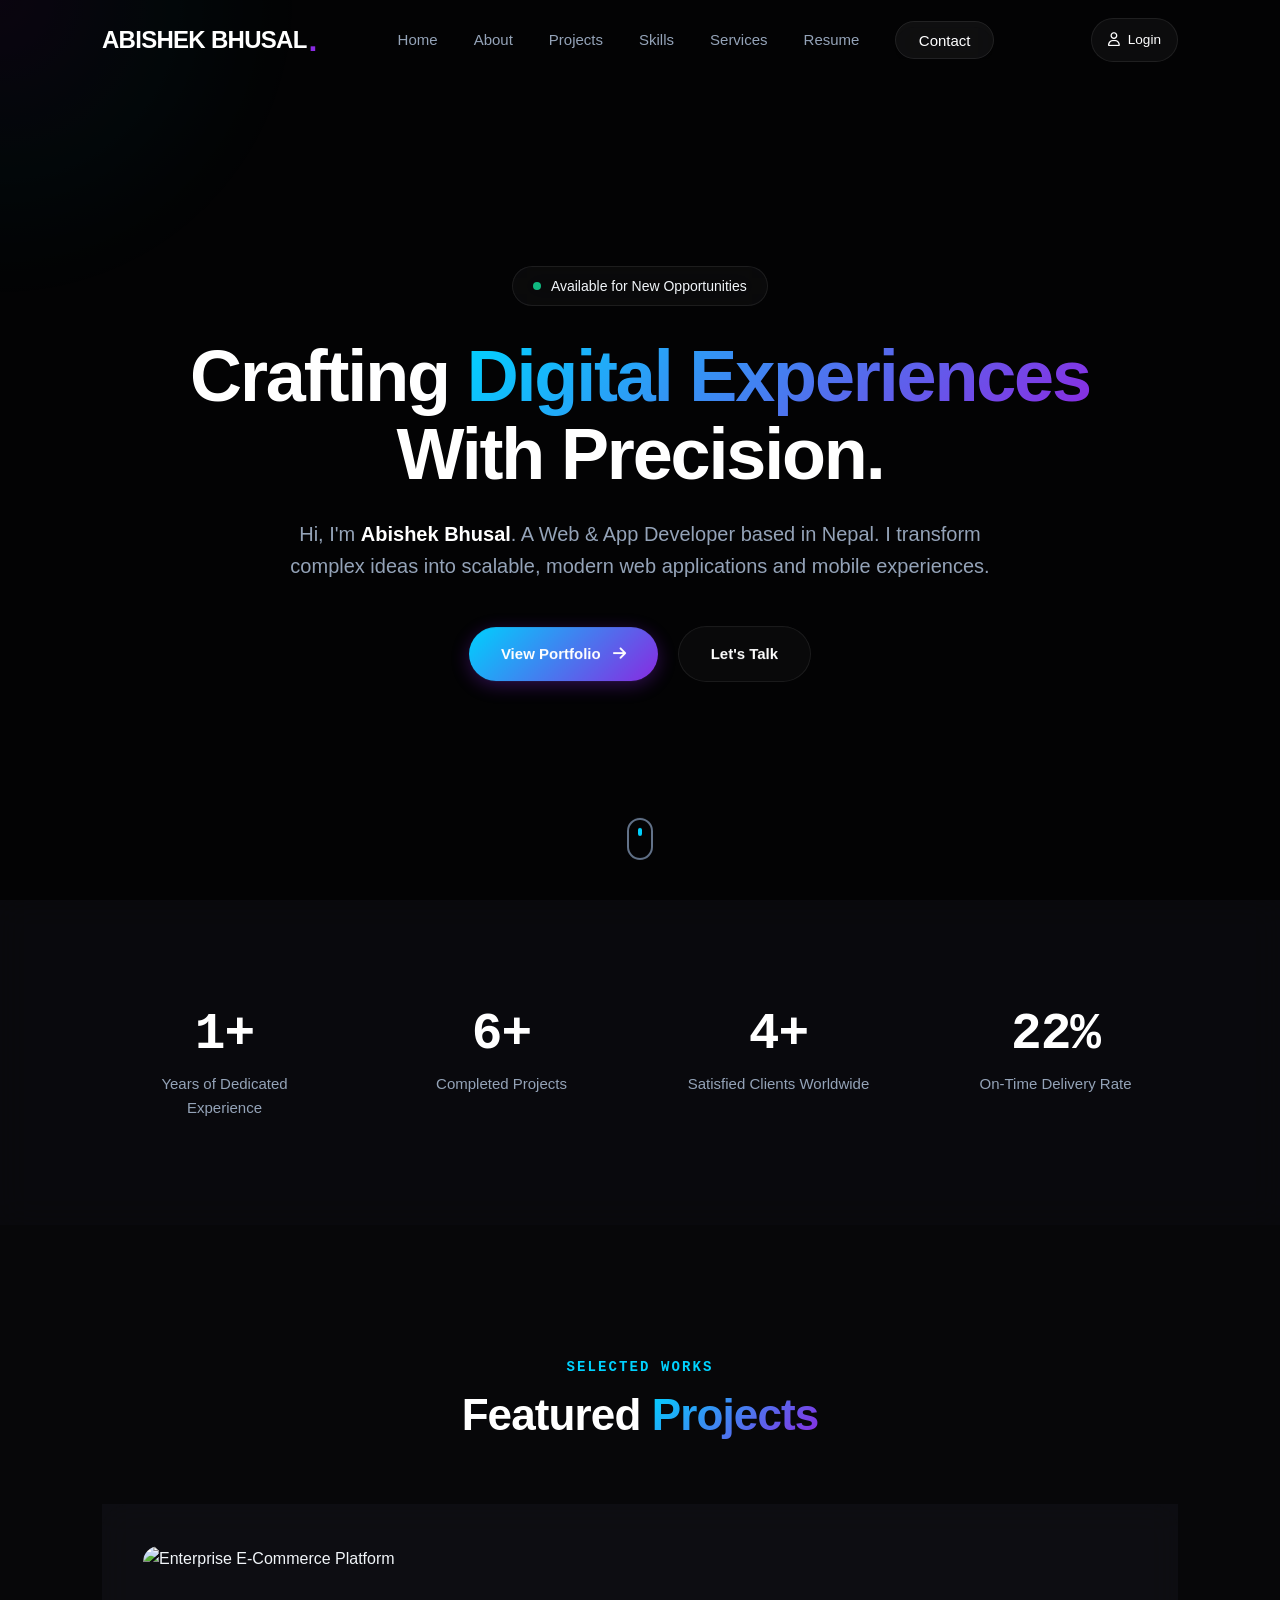
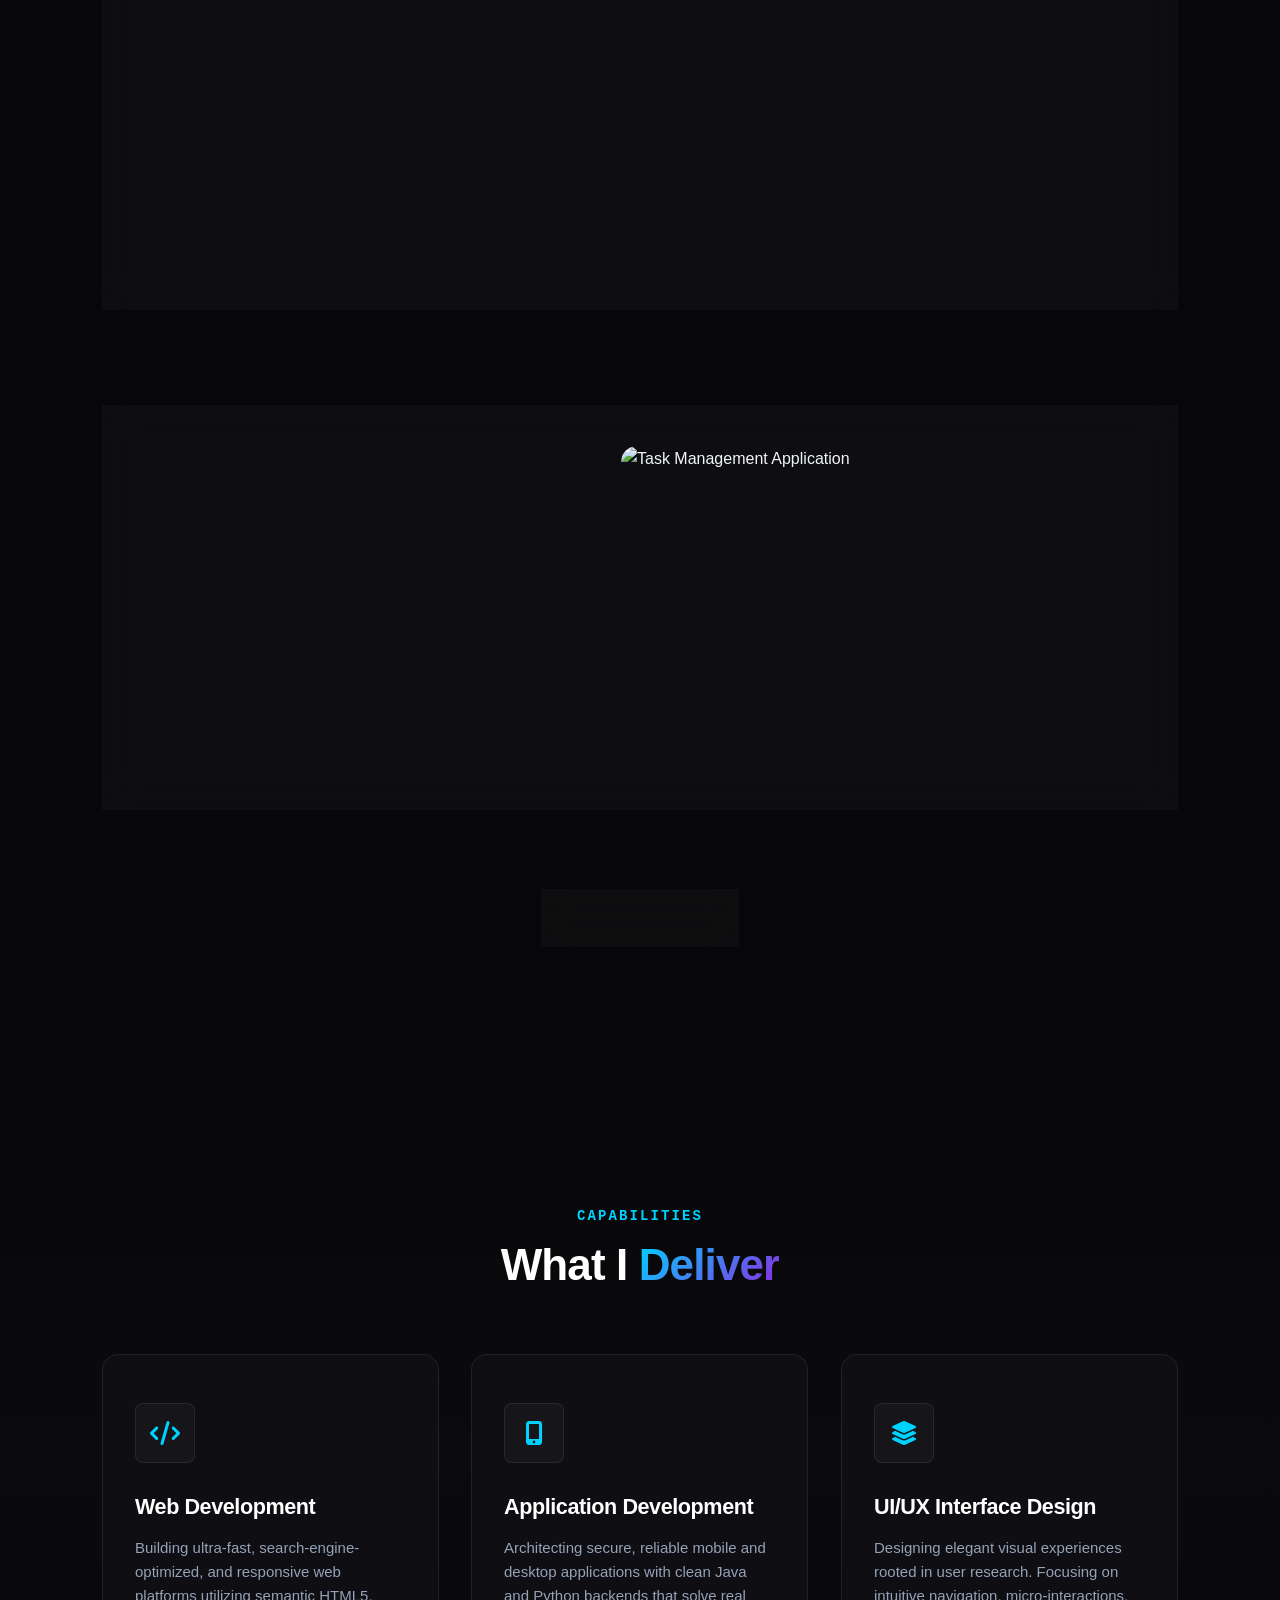
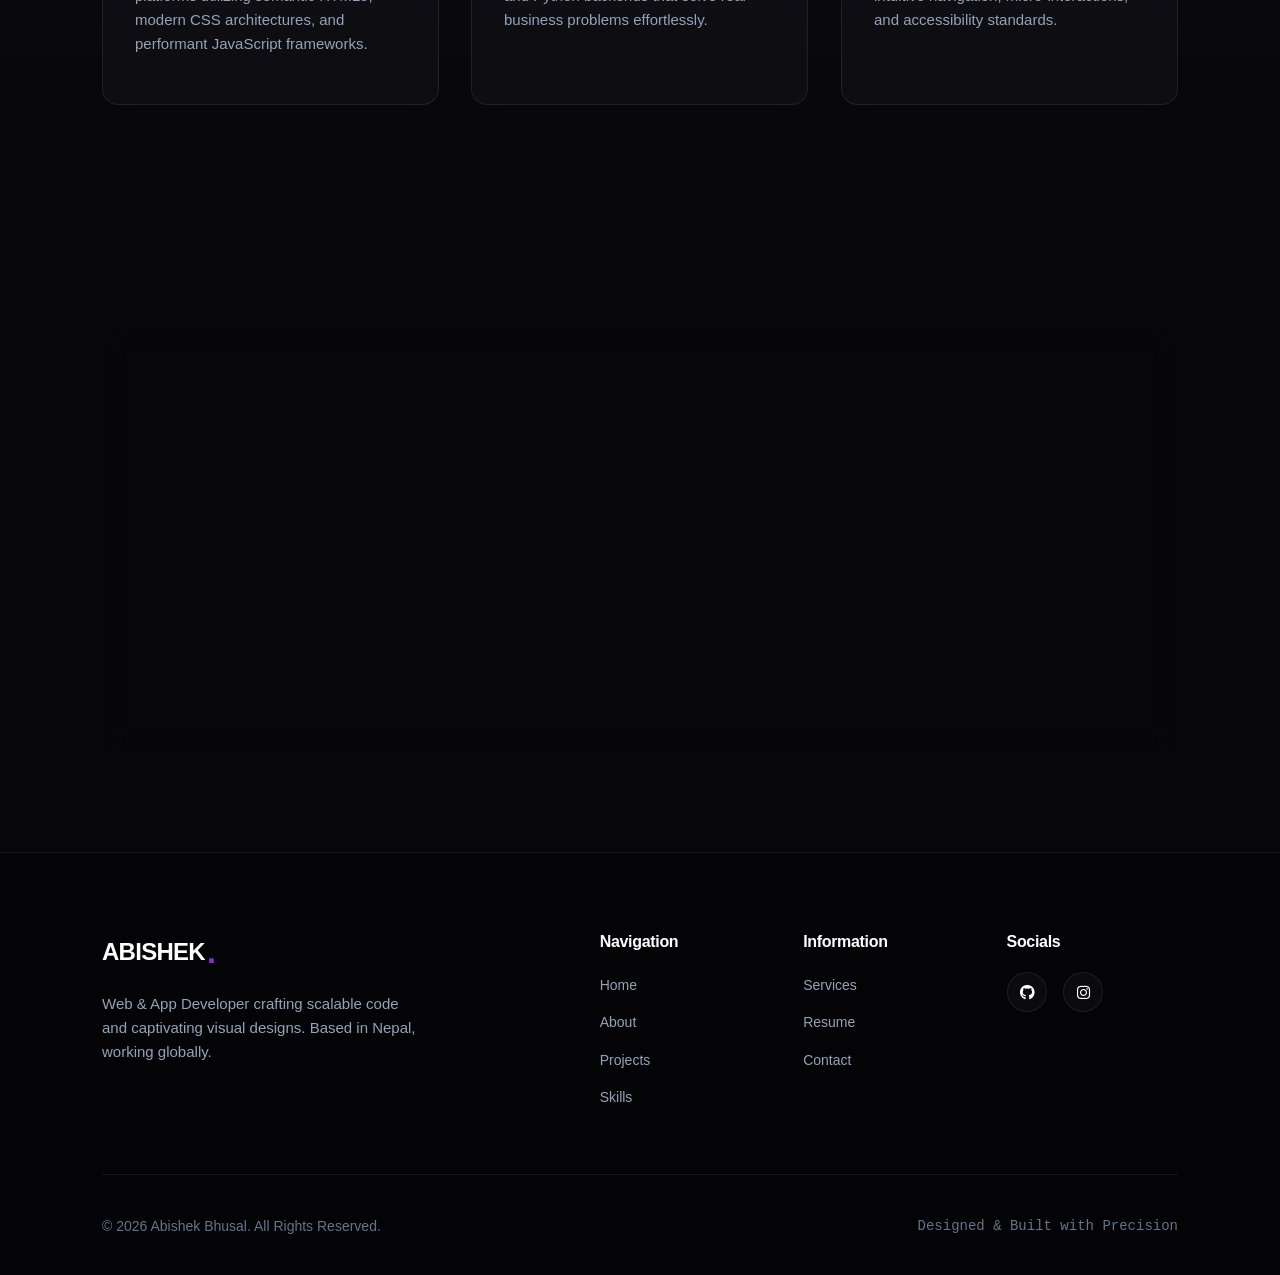
==== commit dc66eeed: "Google console code" ====
--- a/index.html
+++ b/index.html
@@ -2,6 +2,7 @@
 <html lang="en">
 <head>
     <meta charset="UTF-8">
+    <meta name="google-site-verification" content="bFgdD1DpNblsDL73Fuq7qPVCPNUJFJnzAV15M9l3wX4" />
     <meta name="viewport" content="width=device-width, initial-scale=1.0">
     <meta http-equiv="X-UA-Compatible" content="IE=edge">
     
@@ -328,4 +329,4 @@
     <script src="animations.js"></script>
     <script src="main.js"></script>
 </body>
-</html>+</html>
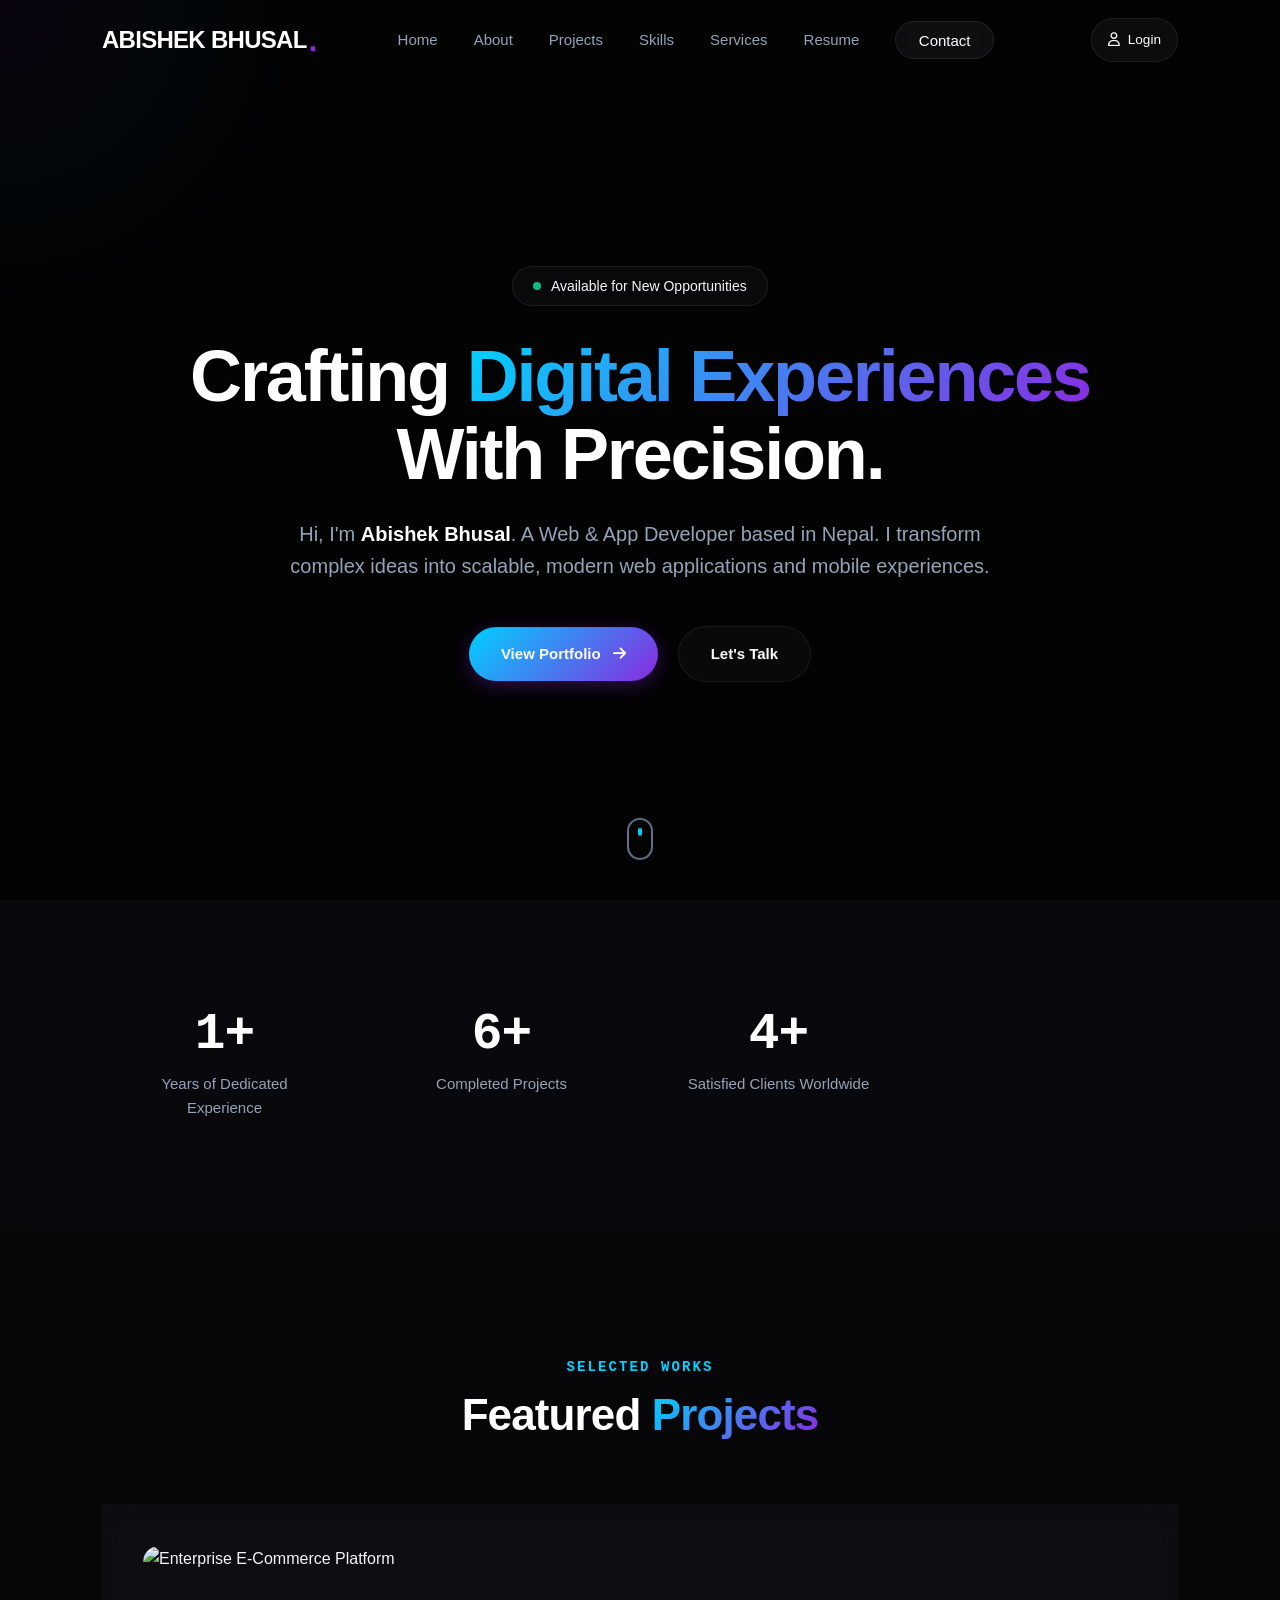
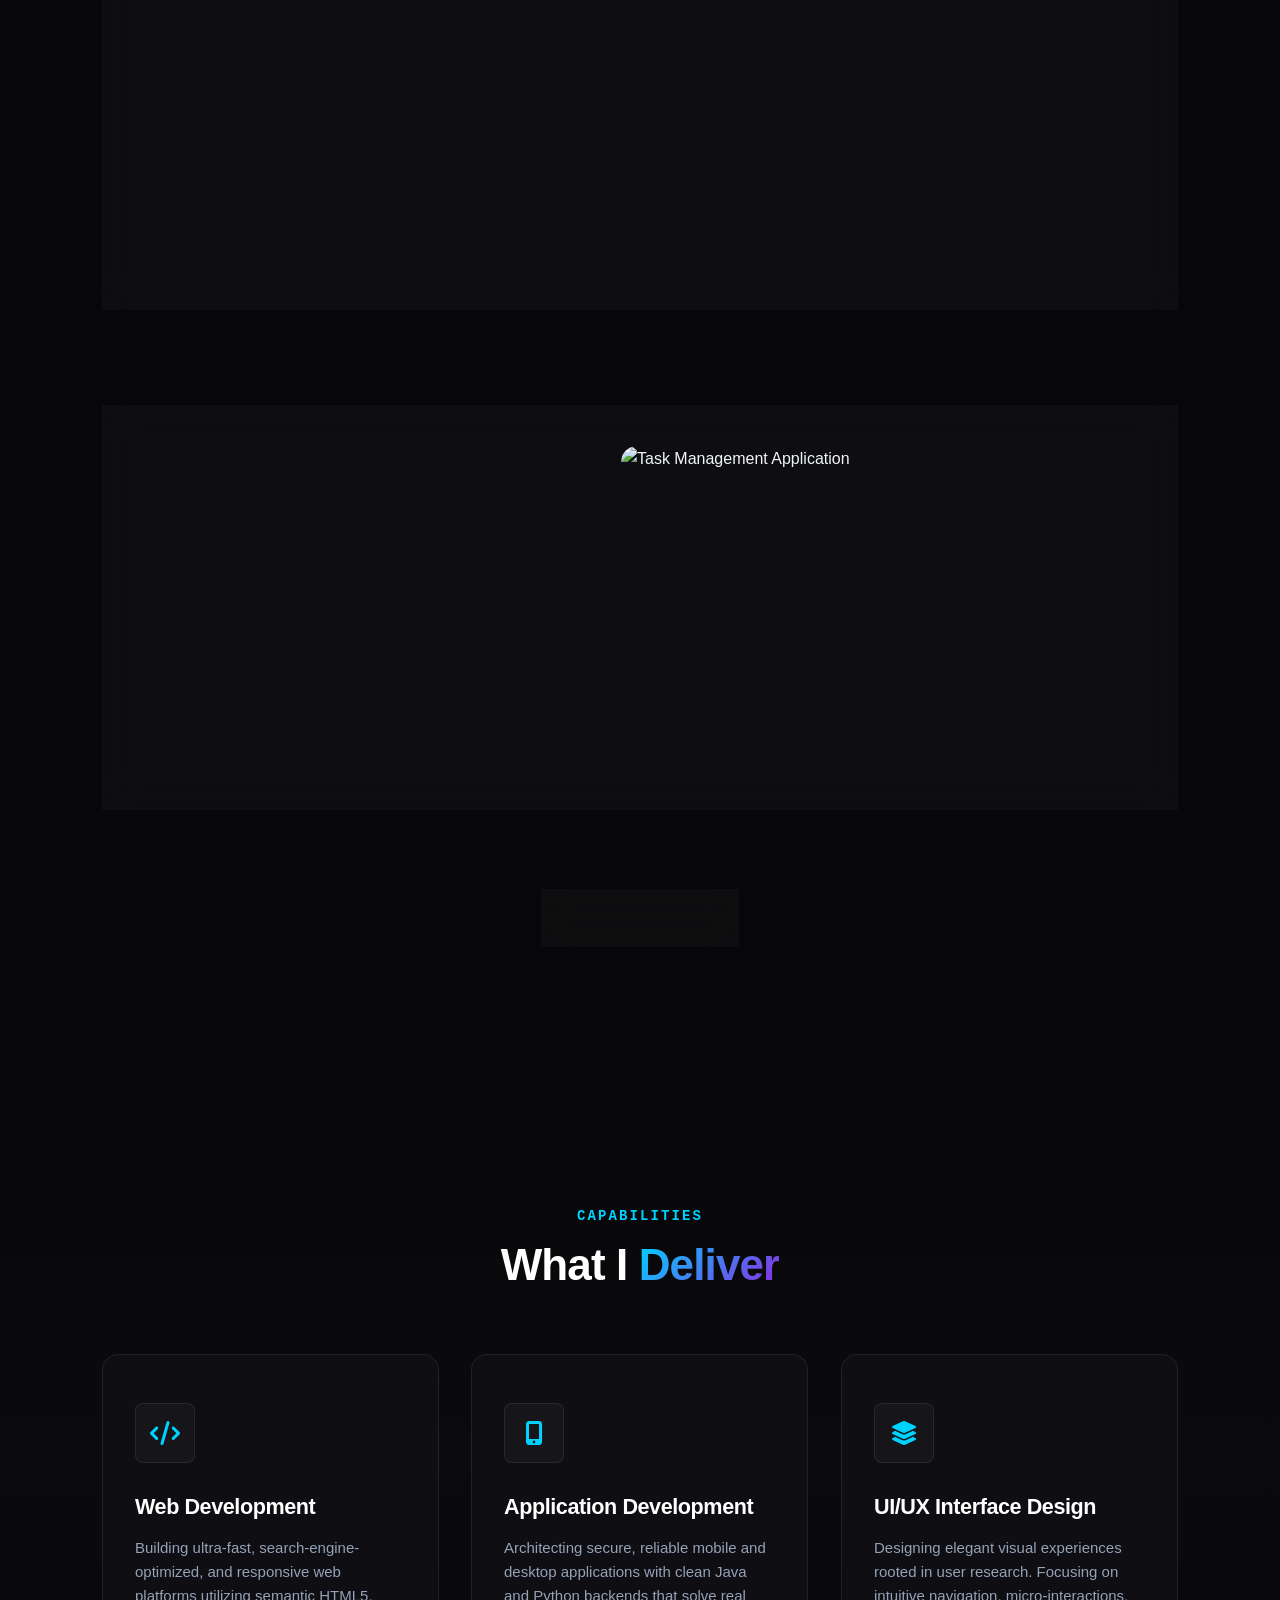
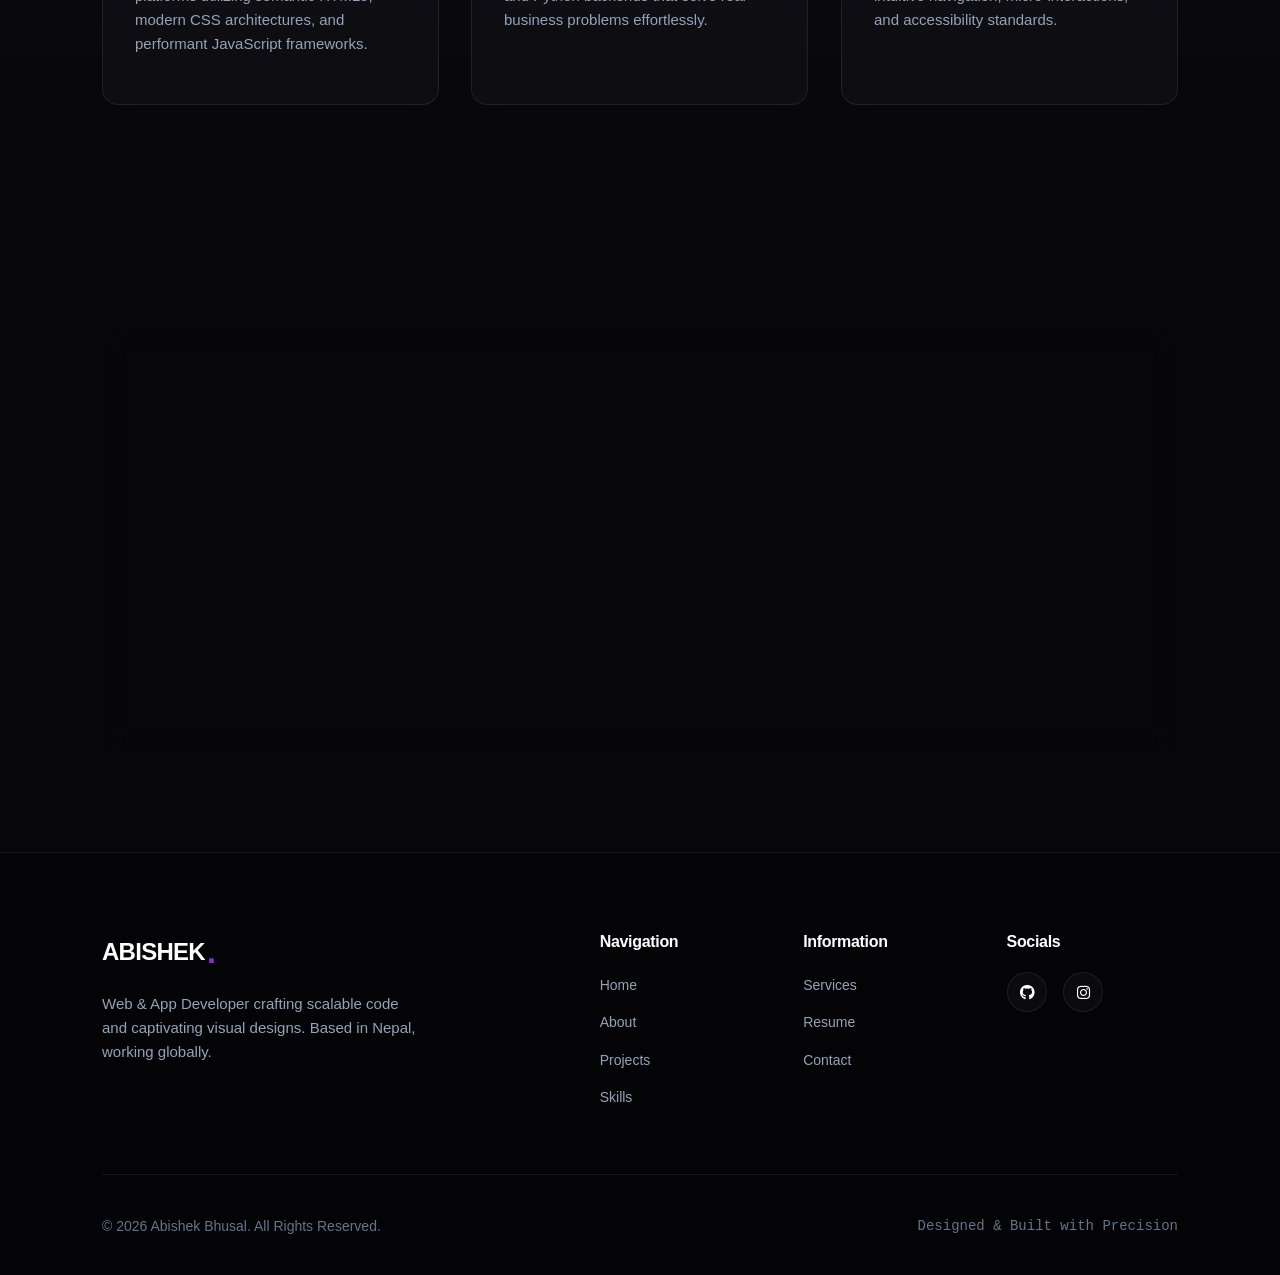
==== commit 6dbacdd4: "Update title and meta tags for SEO optimization" ====
--- a/index.html
+++ b/index.html
@@ -6,8 +6,8 @@
     <meta name="viewport" content="width=device-width, initial-scale=1.0">
     <meta http-equiv="X-UA-Compatible" content="IE=edge">
     
-    <title>Abishek Bhusal | Senior Web & App Developer</title>
-    <meta name="title" content="Abishek Bhusal | Senior Web & App Developer">
+    <title>ABISHEK BHUSAL | Web & App Developer</title>
+    <meta name="title" content="ABISHEK BHUSAL | Web & App Developer">
     <meta name="description" content="Portfolio of Abishek Bhusal, a Web & App Developer based in Nepal specializing in UI/UX Design, High-Performance Web Applications, and Custom Mobile Solutions.">
     <meta name="keywords" content="Abishek Bhusal, Web Developer Nepal, App Developer Nepal, UI/UX Designer, Full Stack Developer, JavaScript, Python, Java, Portfolio">
     <meta name="author" content="Abishek Bhusal">
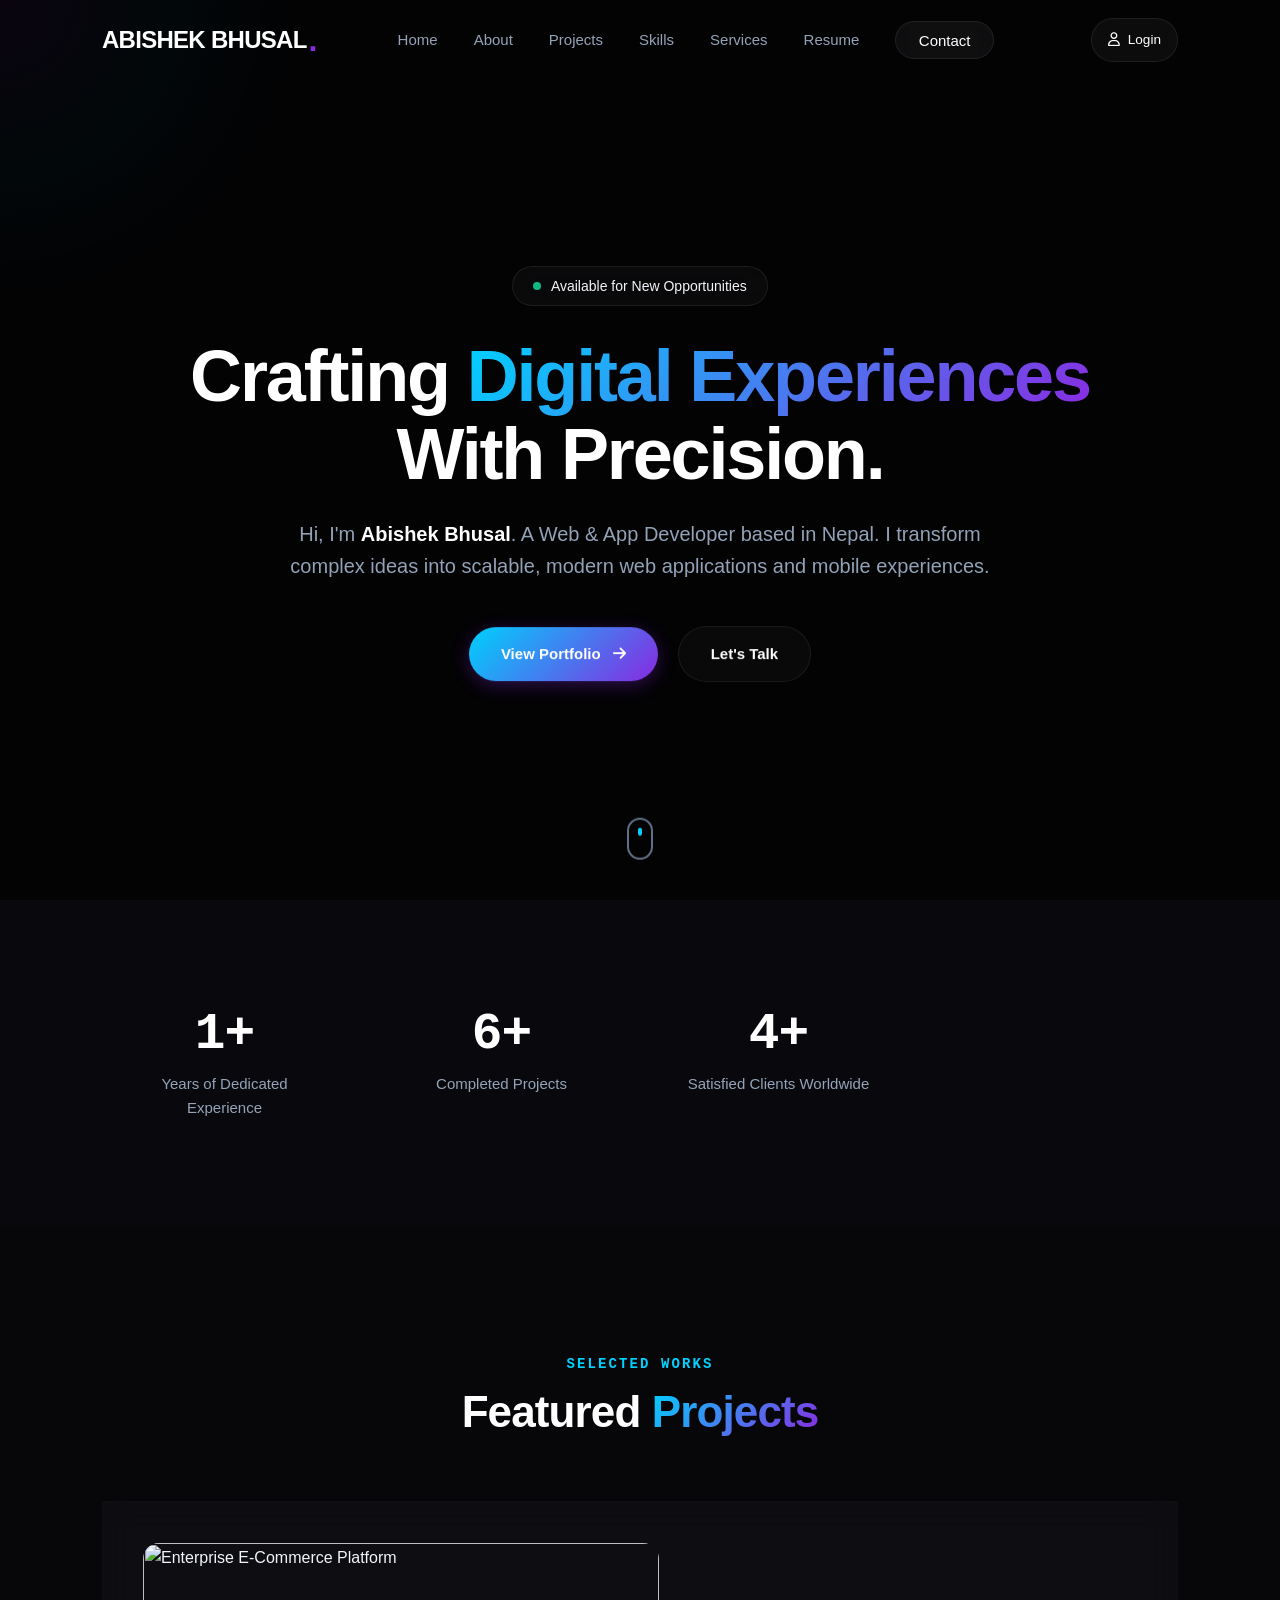
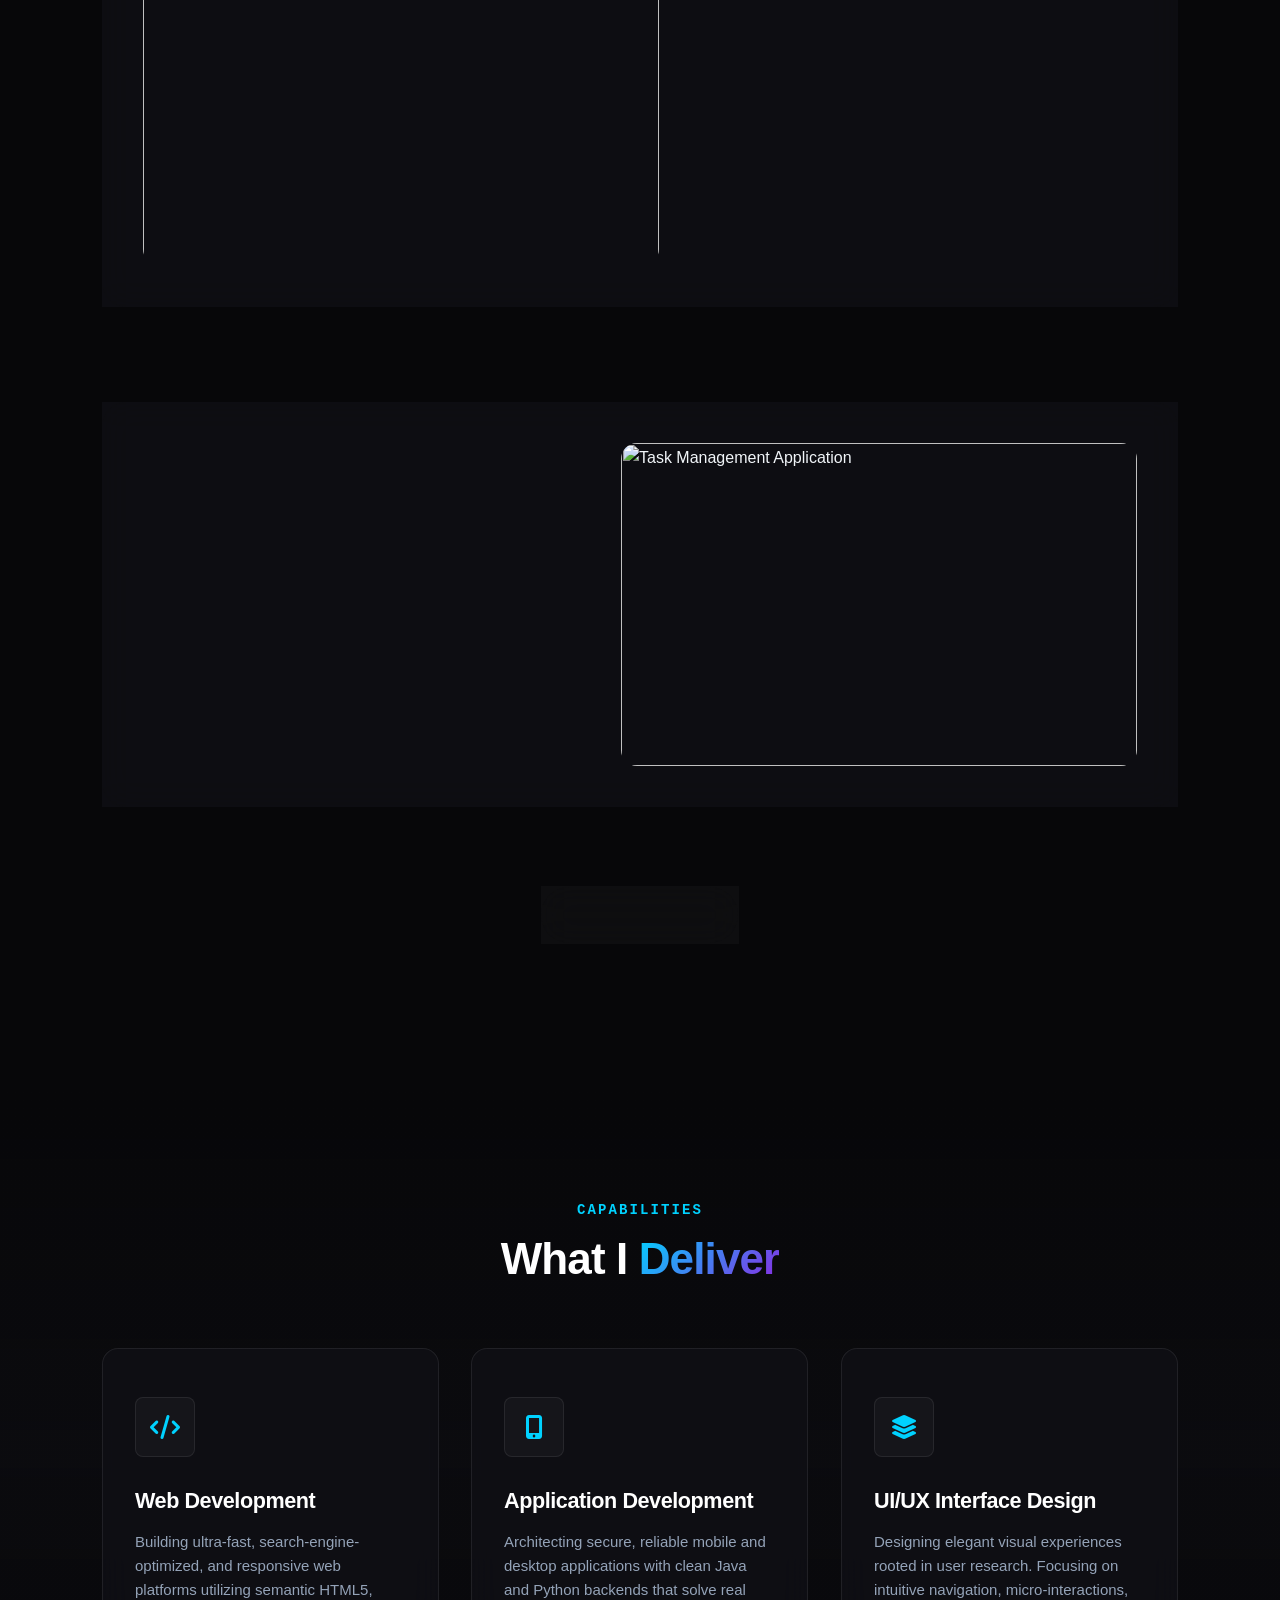
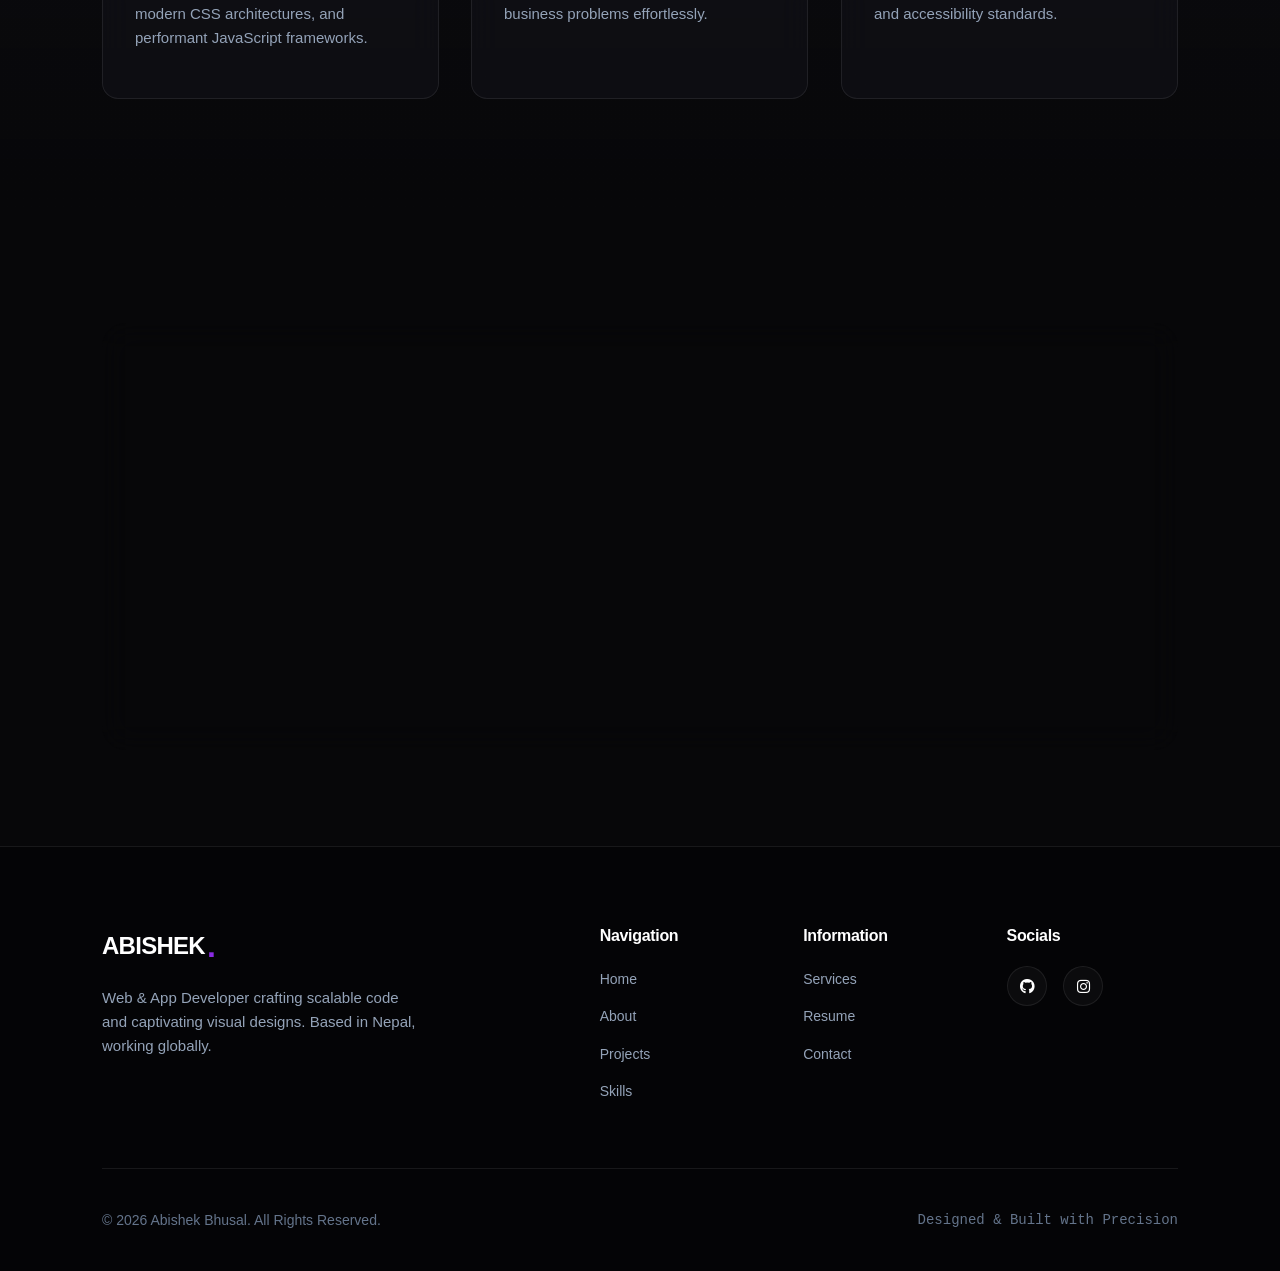
==== commit 70081f09: "Enhance SEO and social media metadata in index.html Updated meta tags for SEO and social media shari" ====
--- a/index.html
+++ b/index.html
@@ -1,43 +1,71 @@
-<!DOCTYPE html>
-<html lang="en">
 <head>
     <meta charset="UTF-8">
+
     <meta name="google-site-verification" content="bFgdD1DpNblsDL73Fuq7qPVCPNUJFJnzAV15M9l3wX4" />
+
     <meta name="viewport" content="width=device-width, initial-scale=1.0">
     <meta http-equiv="X-UA-Compatible" content="IE=edge">
-    
+
+    <!-- Primary SEO -->
     <title>ABISHEK BHUSAL | Web & App Developer</title>
+
     <meta name="title" content="ABISHEK BHUSAL | Web & App Developer">
-    <meta name="description" content="Portfolio of Abishek Bhusal, a Web & App Developer based in Nepal specializing in UI/UX Design, High-Performance Web Applications, and Custom Mobile Solutions.">
-    <meta name="keywords" content="Abishek Bhusal, Web Developer Nepal, App Developer Nepal, UI/UX Designer, Full Stack Developer, JavaScript, Python, Java, Portfolio">
+
+    <meta
+        name="description"
+        content="Portfolio of Abishek Bhusal, a Web & App Developer specializing in modern websites, web applications, UI/UX design, and custom digital solutions."
+    >
+
+    <meta
+        name="keywords"
+        content="Abishek Bhusal, Web Developer Nepal, App Developer Nepal, UI/UX Designer, Full Stack Developer, JavaScript, Python, Java, Portfolio"
+    >
+
     <meta name="author" content="Abishek Bhusal">
     <meta name="robots" content="index, follow">
-    <link rel="canonical" href="https://abishekbhusal.com.np/index.html">
-
+
+    <!-- Canonical -->
+    <link rel="canonical" href="https://ab-dev-studio-prov4.vercel.app/">
+
+    <!-- Open Graph -->
     <meta property="og:type" content="website">
-    <meta property="og:url" content="https://abishekbhusal.com.np/">
-    <meta property="og:title" content="Abishek Bhusal | Senior Web & App Developer">
-    <meta property="og:description" content="Crafting digital experiences with precision, modern design systems, and robust architecture. Based in Nepal.">
-    <meta property="og:image" content="https://abishekbhusal.com.np/assets/images/og-image.jpg">
-
-    <meta property="twitter:card" content="summary_large_image">
-    <meta property="twitter:url" content="https://abishekbhusal.com.np/">
-    <meta property="twitter:title" content="Abishek Bhusal | Senior Web & App Developer">
-    <meta property="twitter:description" content="Crafting digital experiences with precision, modern design systems, and robust architecture. Based in Nepal.">
-    <meta property="twitter:image" content="https://abishekbhusal.com.np/assets/images/og-image.jpg">
-
-    <link rel="apple-touch-icon" sizes="180x180" href="favicon.ico">
-    <link rel="icon" type="image/png" sizes="32x32" href="favicon.ico">
-    <link rel="icon" type="image/png" sizes="16x16" href="favicon.ico">
-
-    <link rel="stylesheet" href="https://cdnjs.cloudflare.com/ajax/libs/font-awesome/6.4.0/css/all.min.css">
-
-    <link rel="stylesheet" href="https://unpkg.com/aos@next/dist/aos.css" />
-
-    <link rel="stylesheet" href="style.css">
-    <link rel="stylesheet" href="animations.css">
-    <link rel="stylesheet" href="responsive.css">
-
+    <meta property="og:site_name" content="ABISHEK BHUSAL">
+    <meta property="og:url" content="https://ab-dev-studio-prov4.vercel.app/">
+    <meta property="og:title" content="ABISHEK BHUSAL | Web & App Developer">
+    <meta
+        property="og:description"
+        content="Portfolio of Abishek Bhusal — Web & App Developer creating modern digital experiences, web applications, and UI/UX solutions."
+    >
+    <meta
+        property="og:image"
+        content="https://ab-dev-studio-prov4.vercel.app/assets/images/og-image.jpg"
+    >
+
+    <!-- Twitter / X -->
+    <meta name="twitter:card" content="summary_large_image">
+    <meta name="twitter:url" content="https://ab-dev-studio-prov4.vercel.app/">
+    <meta name="twitter:title" content="ABISHEK BHUSAL | Web & App Developer">
+    <meta
+        name="twitter:description"
+        content="Portfolio of Abishek Bhusal — Web & App Developer creating modern digital experiences."
+    >
+    <meta
+        name="twitter:image"
+        content="https://ab-dev-studio-prov4.vercel.app/assets/images/og-image.jpg"
+    >
+
+    <!-- Website Identity -->
+    <script type="application/ld+json">
+    {
+      "@context": "https://schema.org",
+      "@type": "WebSite",
+      "name": "ABISHEK BHUSAL",
+      "alternateName": "Abishek Bhusal",
+      "url": "https://ab-dev-studio-prov4.vercel.app/"
+    }
+    </script>
+
+    <!-- Person Identity -->
     <script type="application/ld+json">
     {
       "@context": "https://schema.org",
@@ -48,15 +76,45 @@
         "@type": "PostalAddress",
         "addressCountry": "Nepal"
       },
-      "url": "https://abishekbhusal.com.np",
+      "url": "https://ab-dev-studio-prov4.vercel.app/",
       "sameAs": [
-        "https://github.com/",
-        "https://linkedin.com/",
-        "https://twitter.com/"
+        "https://github.com/abishekoffical3-droid",
+        "https://instagram.com/abishek_offical1449"
       ],
-      "knowsAbout": ["Web Development", "Application Development", "UI/UX Design", "HTML", "CSS", "JavaScript", "Python", "Java"]
+      "knowsAbout": [
+        "Web Development",
+        "Application Development",
+        "UI/UX Design",
+        "HTML",
+        "CSS",
+        "JavaScript",
+        "Python",
+        "Java"
+      ]
     }
     </script>
+
+    <!-- Favicon -->
+    <link rel="apple-touch-icon" sizes="180x180" href="favicon.ico">
+    <link rel="icon" type="image/png" sizes="32x32" href="favicon.ico">
+    <link rel="icon" type="image/png" sizes="16x16" href="favicon.ico">
+
+    <!-- Libraries -->
+    <link
+        rel="stylesheet"
+        href="https://cdnjs.cloudflare.com/ajax/libs/font-awesome/6.4.0/css/all.min.css"
+    >
+
+    <link
+        rel="stylesheet"
+        href="https://unpkg.com/aos@next/dist/aos.css"
+    >
+
+    <!-- Your CSS -->
+    <link rel="stylesheet" href="style.css">
+    <link rel="stylesheet" href="animations.css">
+    <link rel="stylesheet" href="responsive.css">
+
 </head>
 <body>
 
